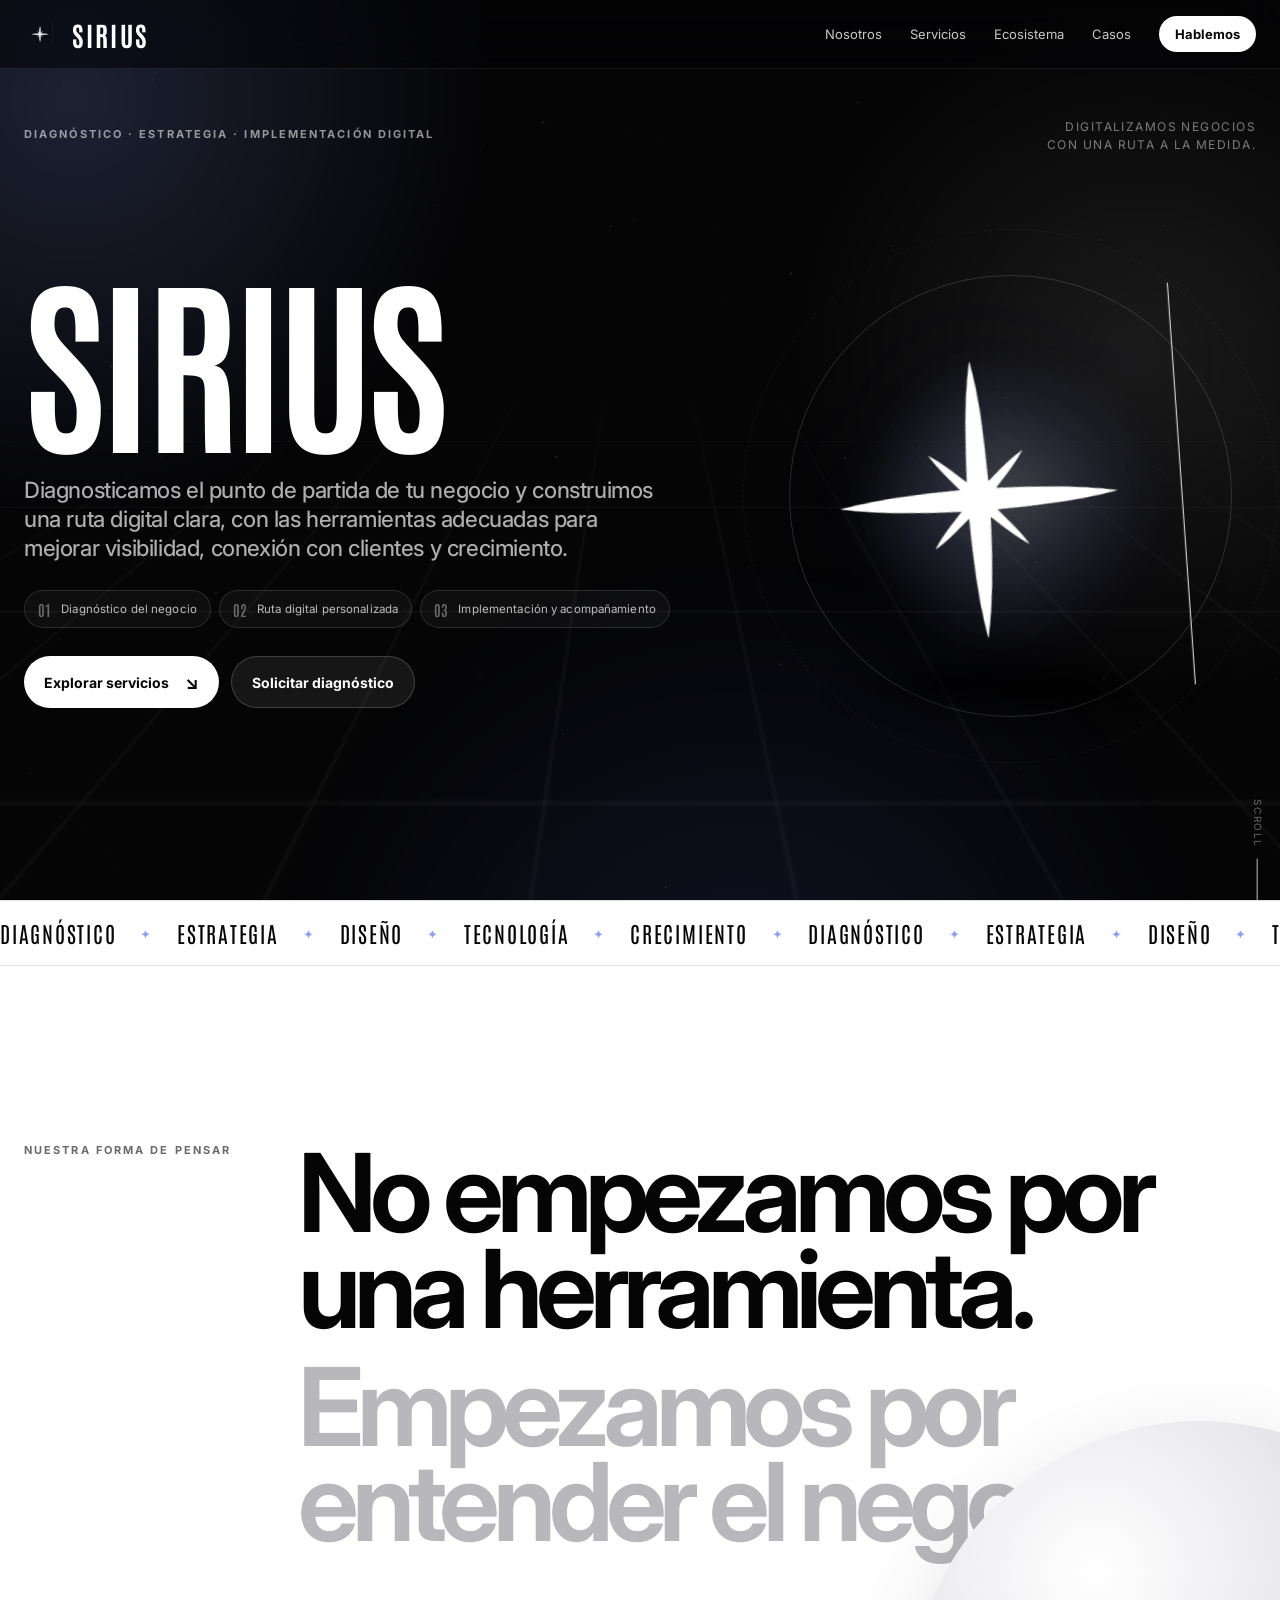
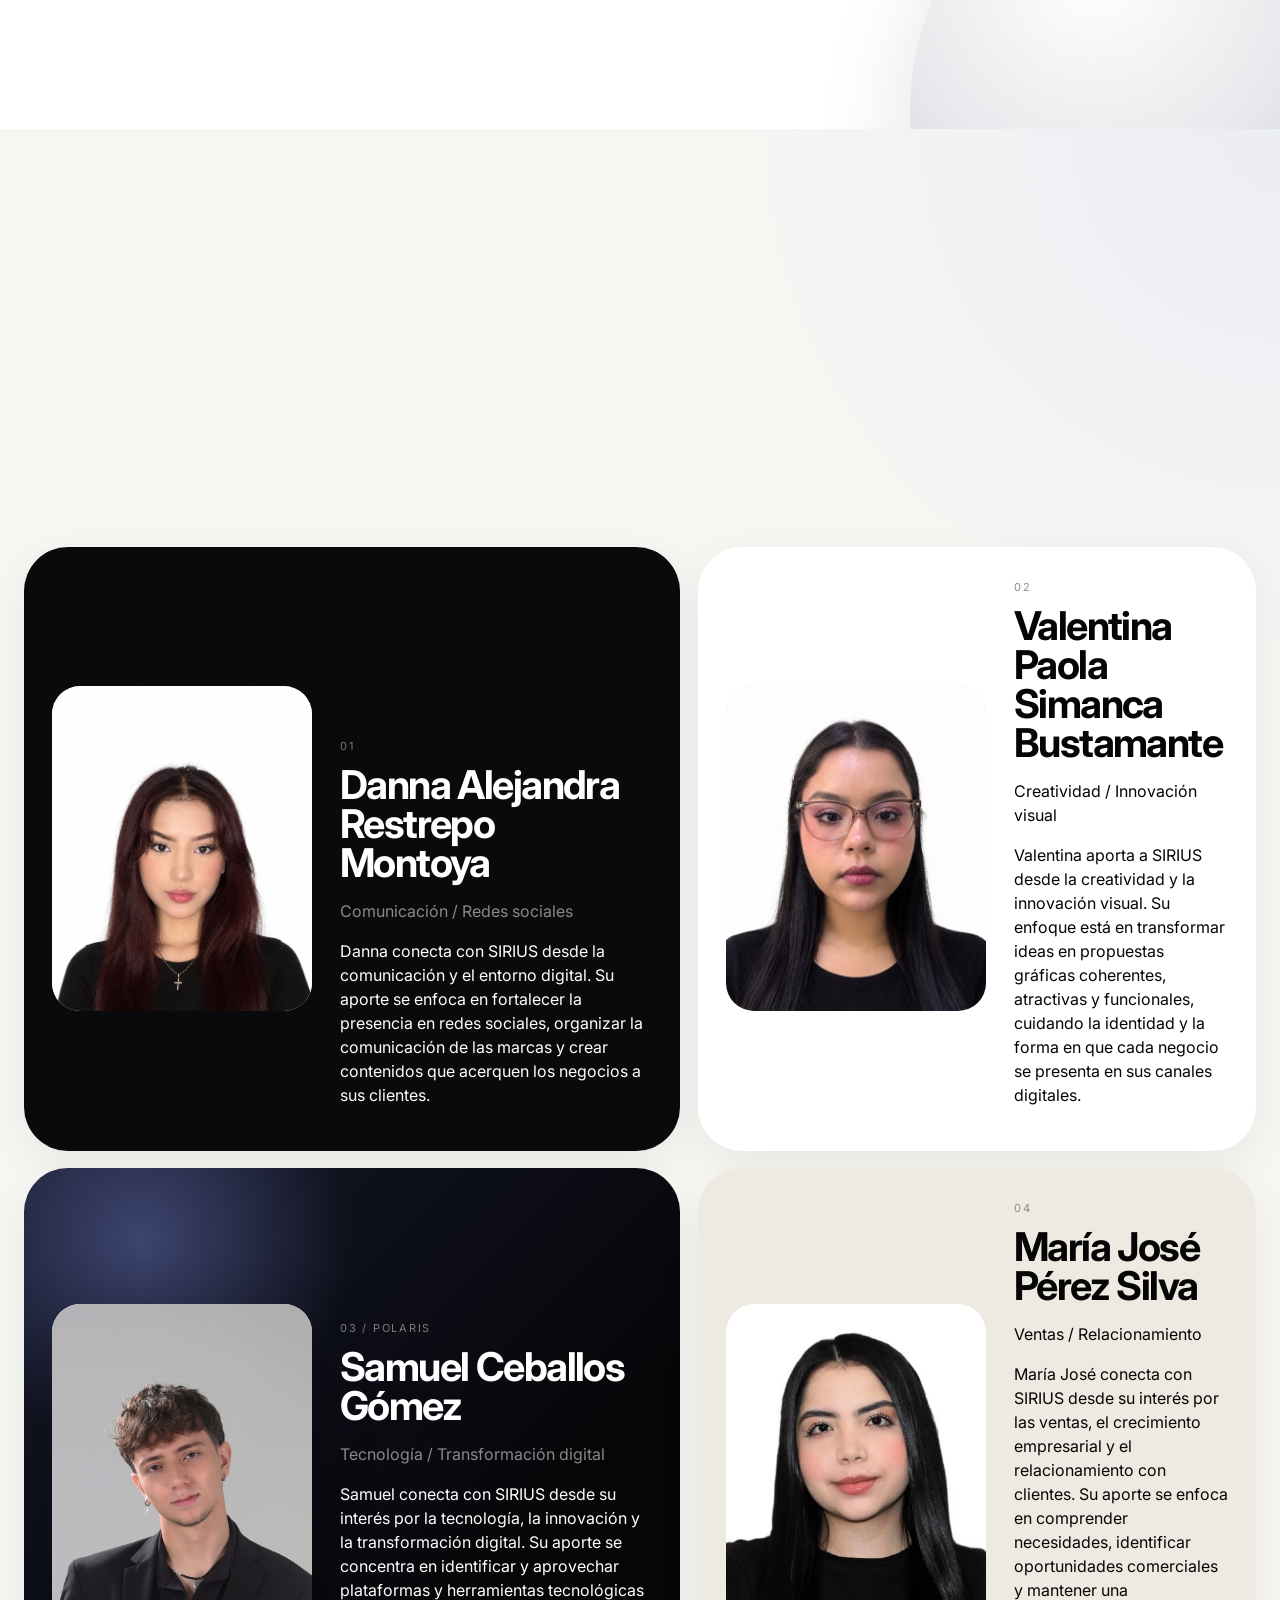
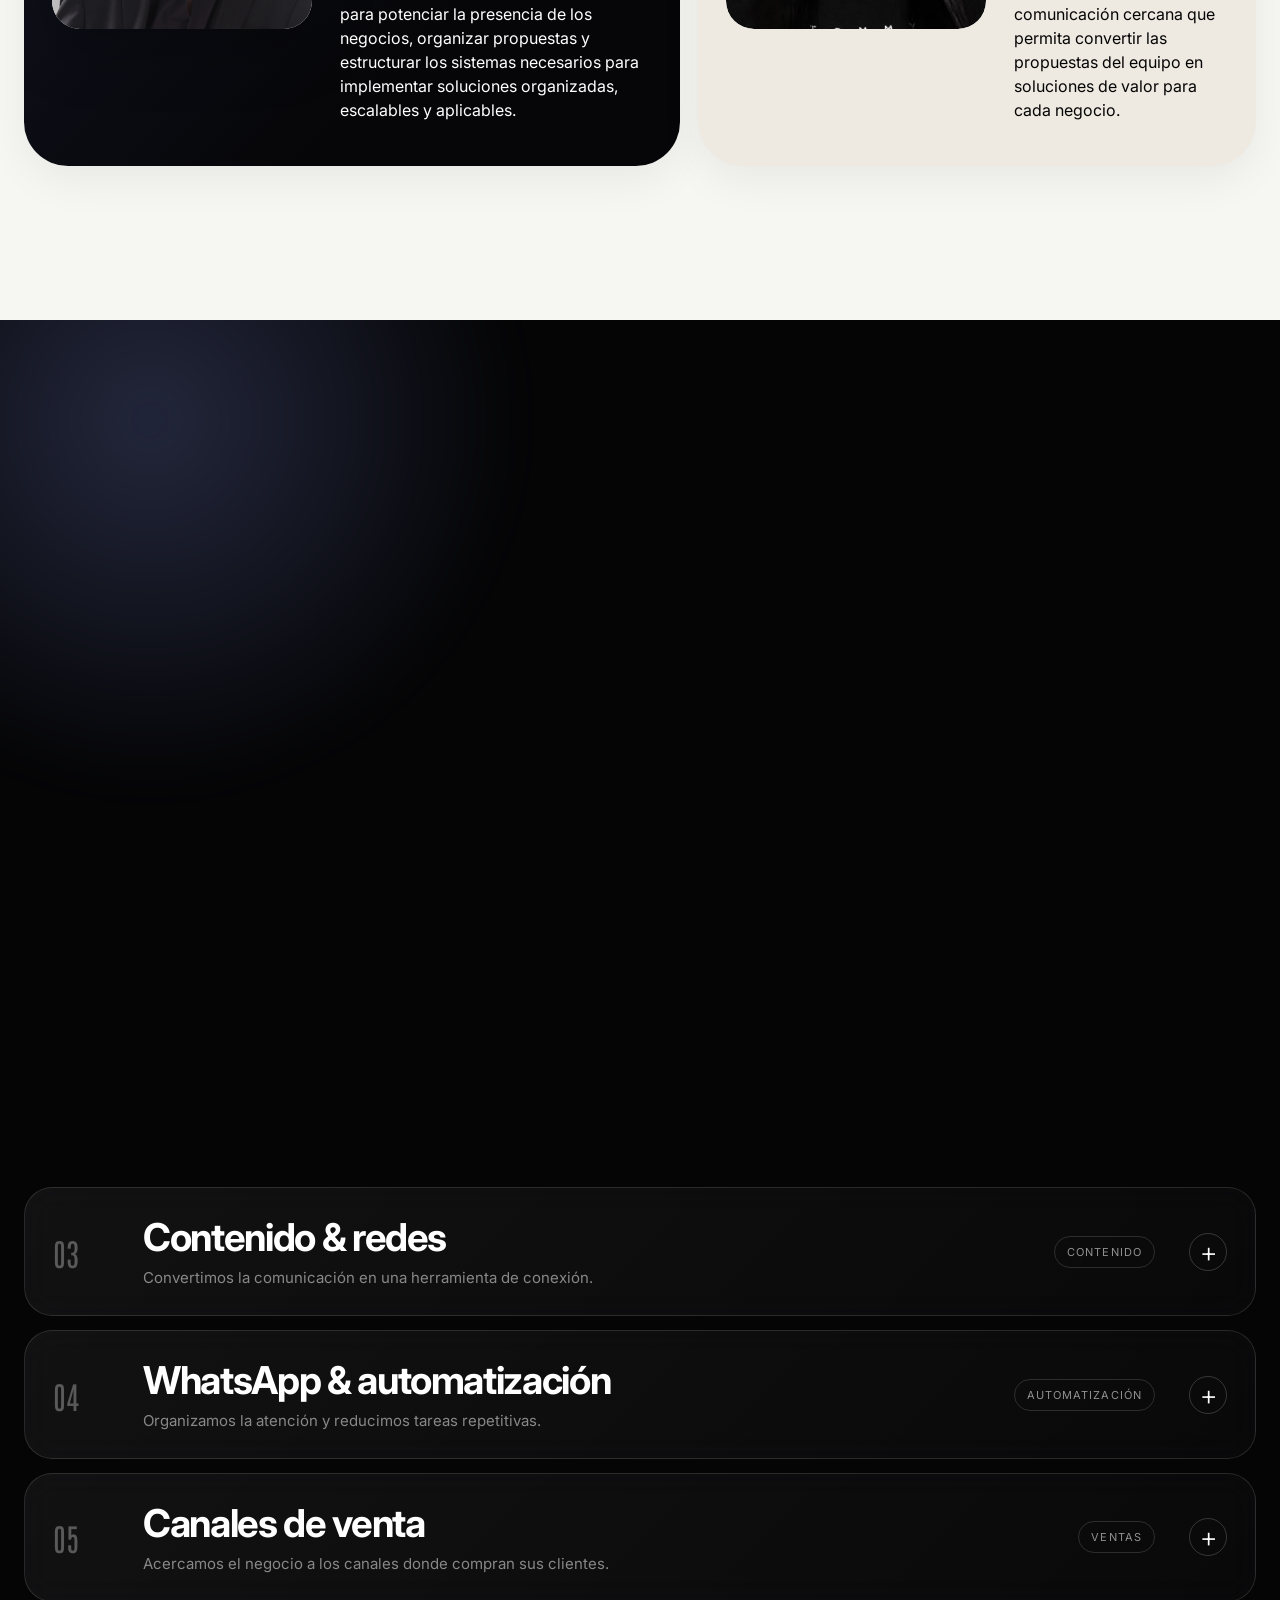
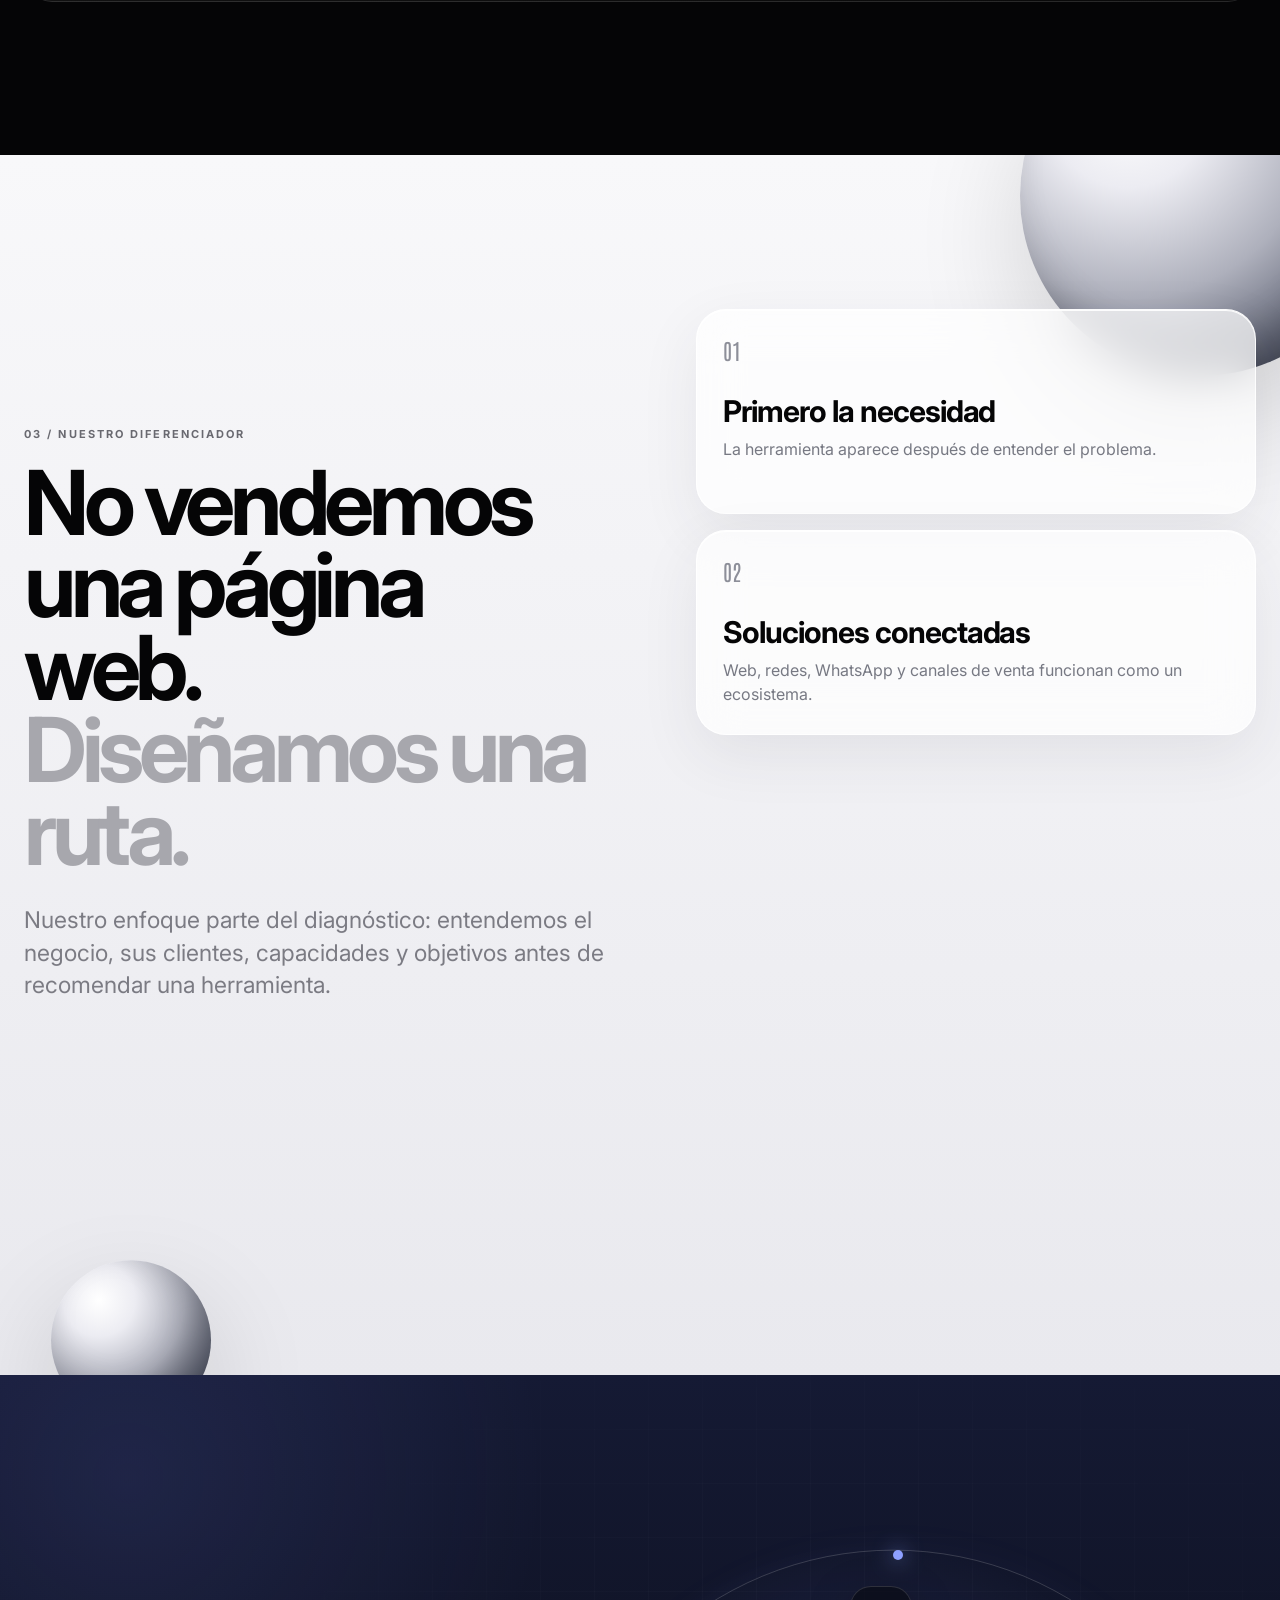
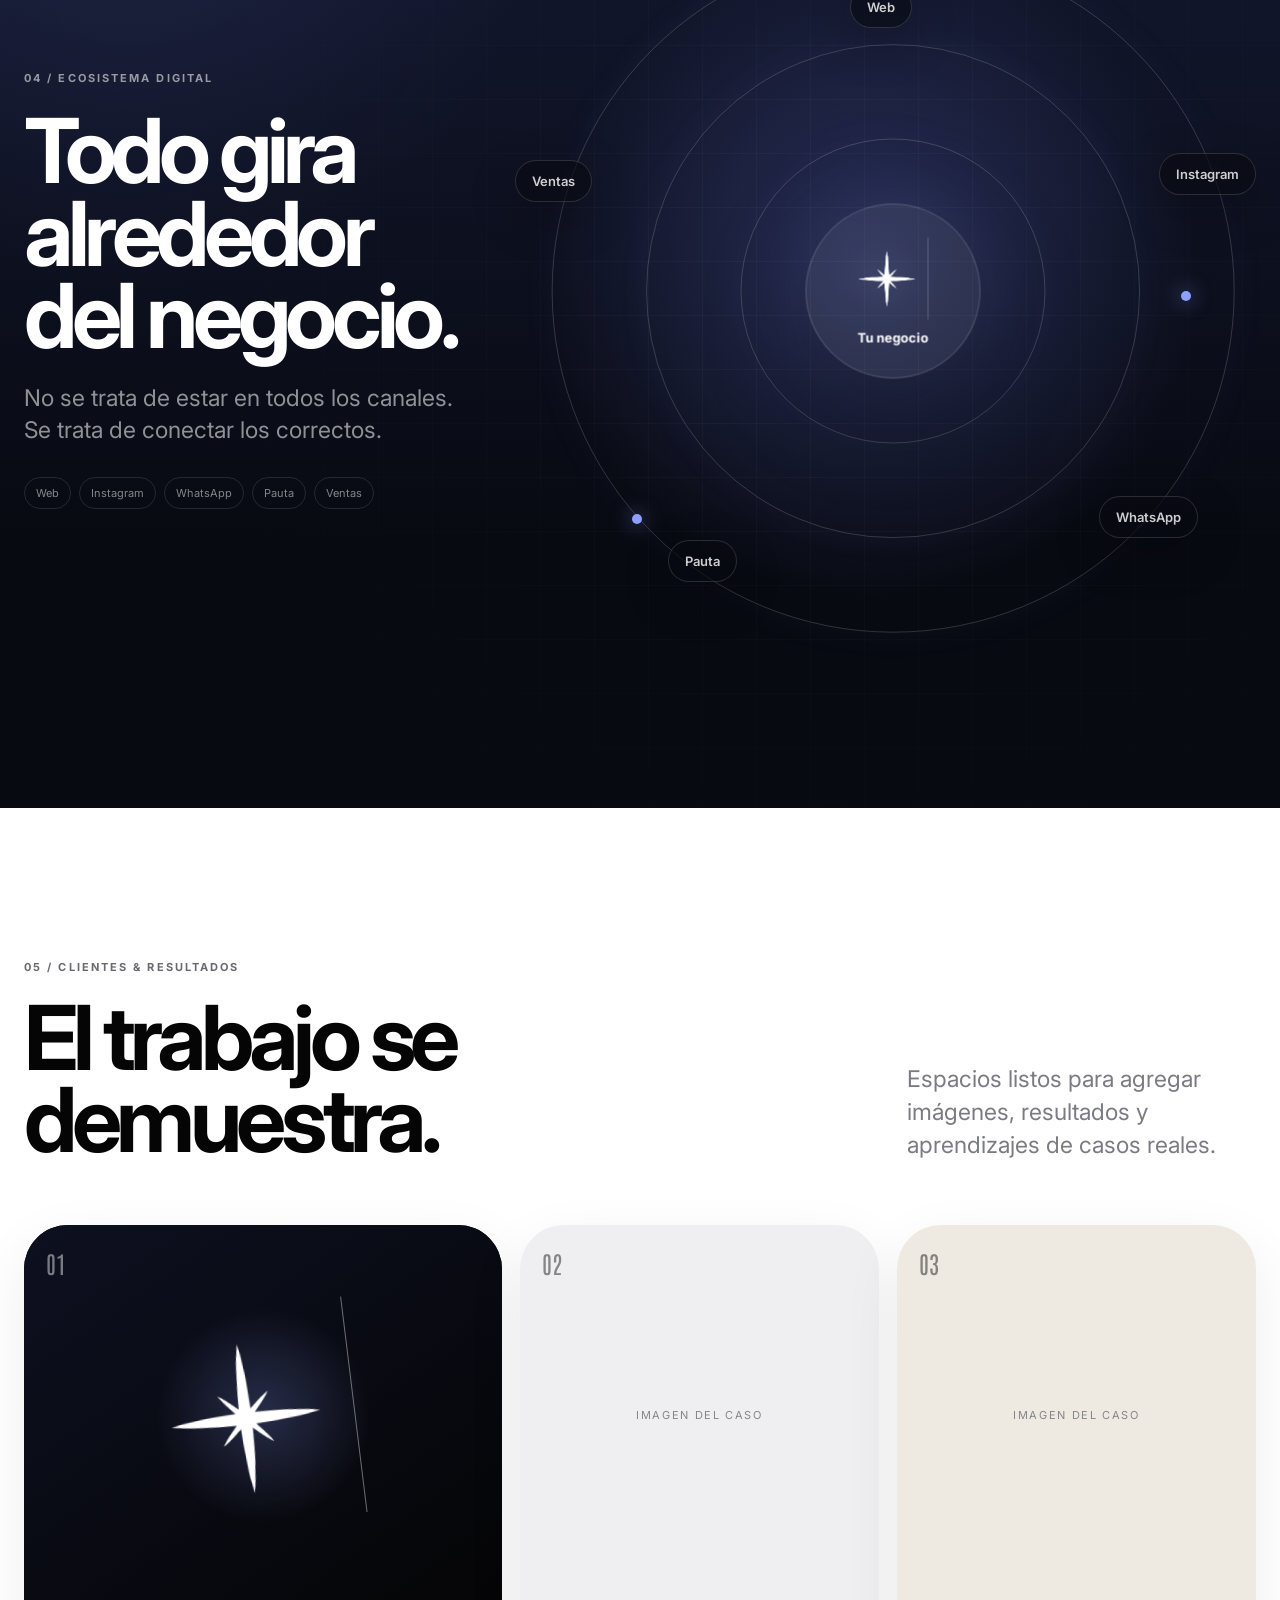
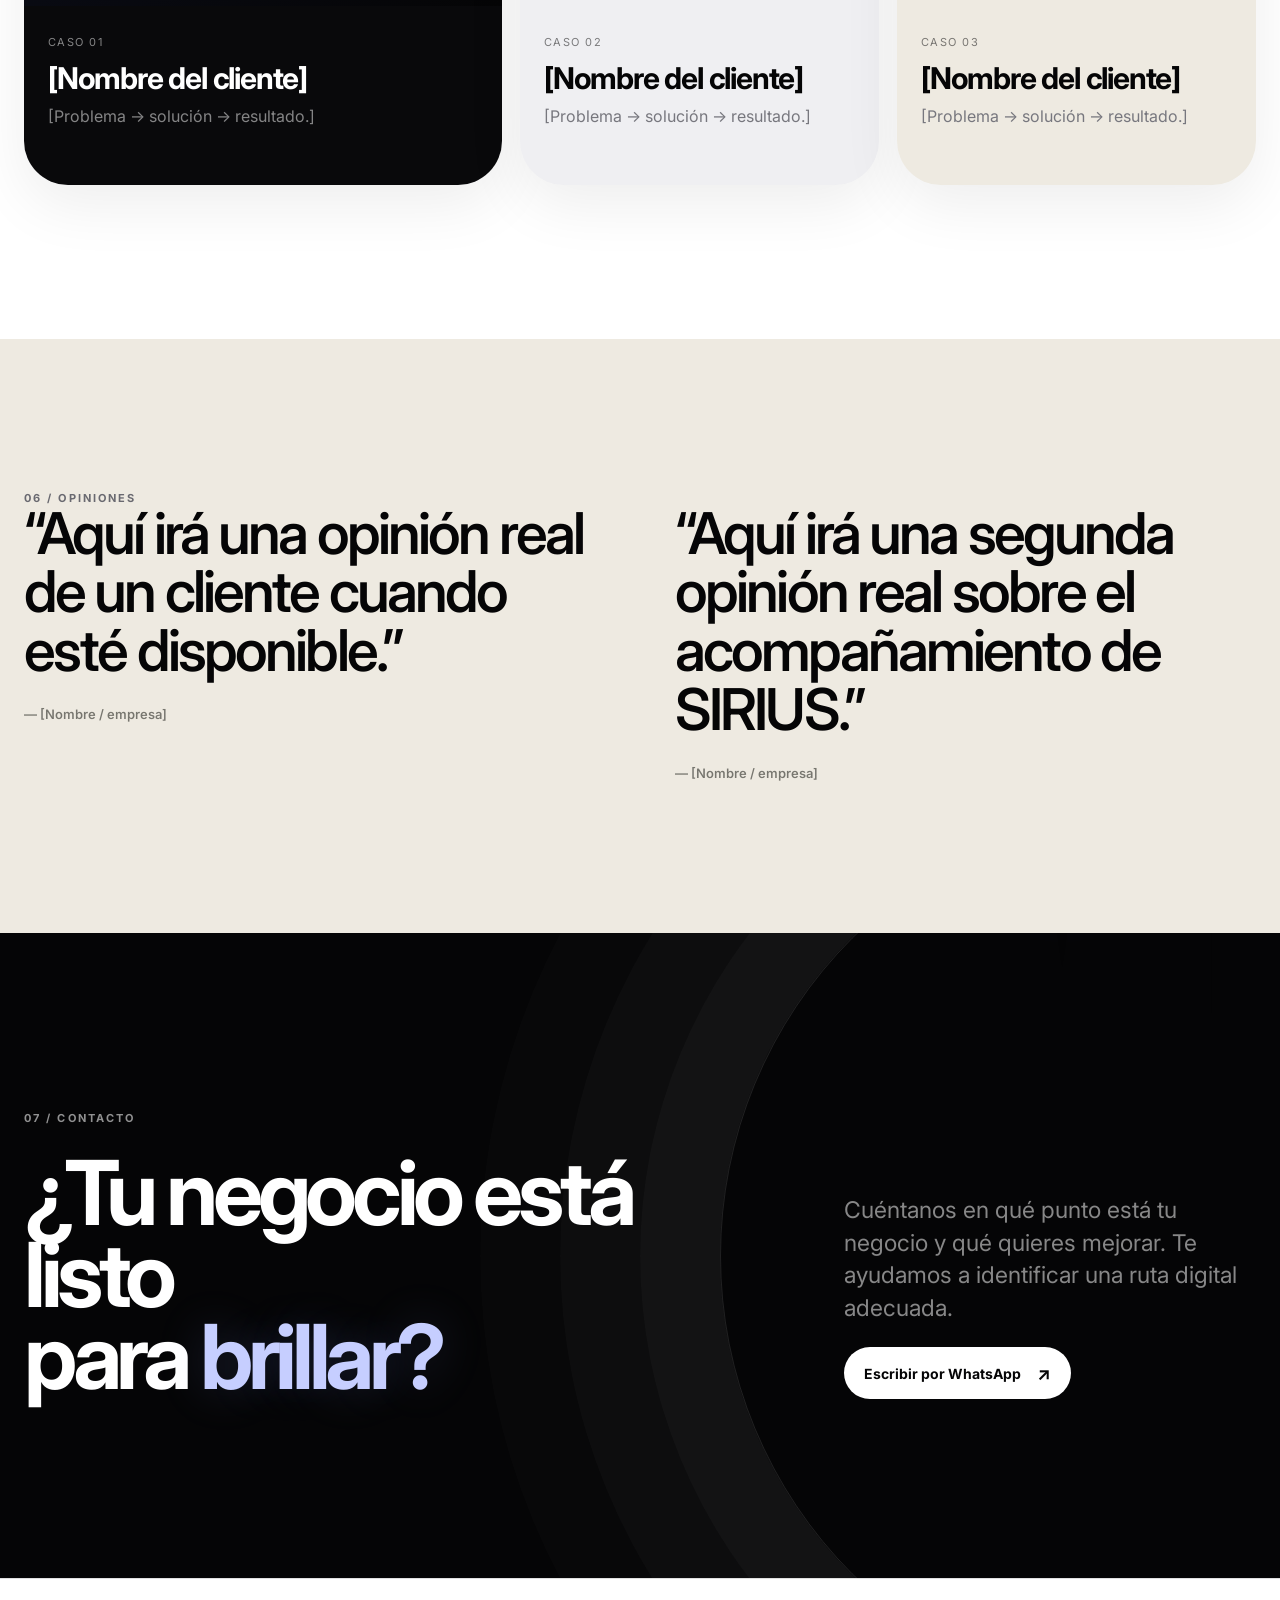
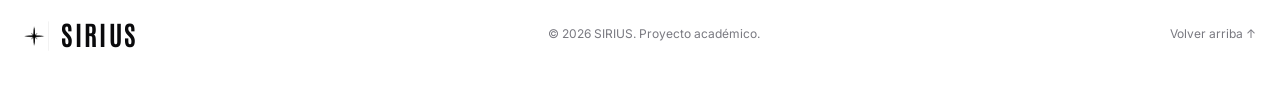
==== index.html @ bd9b3973 "Add files via upload" ====
<!doctype html>
<html lang="es">
<head>
  <meta charset="utf-8">
  <meta name="viewport" content="width=device-width, initial-scale=1">
  <meta name="description" content="SIRIUS — ecosistemas digitales para negocios que quieren crecer.">
  <meta name="theme-color" content="#070708">
  <title>SIRIUS — Ecosistemas digitales</title>
  <link rel="preconnect" href="https://fonts.googleapis.com">
  <link rel="preconnect" href="https://fonts.gstatic.com" crossorigin>
  <link href="https://fonts.googleapis.com/css2?family=Antonio:wght@200..700&family=Inter:wght@400;500;600;700&display=swap" rel="stylesheet">
  <link rel="icon" href="assets/sirius-star-transparent.png" type="image/png">
  <link rel="stylesheet" href="css/styles.css">
</head>
<body>
  <div class="scroll-progress" aria-hidden="true"><span></span></div>
  <div class="cursor-glow" aria-hidden="true"></div>
  <canvas id="starfield" aria-hidden="true"></canvas>

  <div class="preloader" aria-hidden="true">
    <div class="preloader-stage">
      <div class="preloader-logo-mark"><img src="assets/sirius-star-white-v2.png" alt=""></div>
      <div class="preloader-word">SIRIUS</div>
      <div class="preloader-bar"><span></span></div>
    </div>
  </div>

  <a class="skip-link" href="#contenido">Saltar al contenido</a>

  <header class="site-header" id="inicio">
    <nav class="nav shell" aria-label="Navegación principal">
      <a class="brand magnetic" href="#inicio" aria-label="SIRIUS inicio">
        <span class="brand-logo brand-logo-header"><img src="assets/sirius-star-white-v2.png" alt="" aria-hidden="true"></span>
        <span class="brand-word">SIRIUS</span>
      </a>

      <button class="menu-toggle" type="button" aria-expanded="false" aria-controls="menu">
        <span class="sr-only">Abrir menú</span><i></i><i></i>
      </button>

      <div class="nav-links" id="menu">
        <a href="#nosotros">Nosotros</a>
        <a href="#servicios">Servicios</a>
        <a href="#ecosistema">Ecosistema</a>
        <a href="#casos">Casos</a>
        <a class="nav-cta magnetic" href="#contacto">Hablemos</a>
      </div>
    </nav>
  </header>

  <main id="contenido">
    <!-- HERO: alto contraste, fondo oscuro y objeto luminoso -->
    <section class="hero section-dark hero-stage spotlight-section" data-parallax-section>
      <div class="hero-mesh" aria-hidden="true"></div>
      <div class="hero-grid-lines" aria-hidden="true"></div>

      <div class="shell hero-shell">
        <div class="hero-top reveal">
          <p class="eyebrow light">Diagnóstico · Estrategia · Implementación digital</p>
          <p class="hero-side-note">Digitalizamos negocios<br>con una ruta a la medida.</p>
        </div>

        <div class="hero-grid">
          <div class="hero-copy">
            <h1 class="wordmark" aria-label="SIRIUS">
              <span>S</span><span>I</span><span>R</span><span>I</span><span>U</span><span>S</span>
            </h1>

            <p class="hero-lead reveal">
              Diagnosticamos el punto de partida de tu negocio y construimos una ruta digital clara,
              con las herramientas adecuadas para mejorar visibilidad, conexión con clientes y crecimiento.
            </p>

            <div class="hero-offer reveal" aria-label="Qué ofrece SIRIUS">
              <span><b>01</b> Diagnóstico del negocio</span>
              <span><b>02</b> Ruta digital personalizada</span>
              <span><b>03</b> Implementación y acompañamiento</span>
            </div>

            <div class="hero-actions reveal">
              <a class="button button-light magnetic" href="#servicios"><span>Explorar servicios</span><b>↘</b></a>
              <a class="button button-glass magnetic" href="#contacto"><span>Solicitar diagnóstico</span></a>
            </div>
          </div>

          <div class="hero-object-wrap reveal" data-tilt data-tilt-intensity="16">
            <div class="hero-object">
              <div class="halo halo-a"></div>
              <div class="halo halo-b"></div>
              <div class="logo-symbol-3d">
                <img src="assets/sirius-star-white-v2.png" alt="Símbolo de SIRIUS">
              </div>
              <div class="logo-shadow"></div>
            </div>
          </div>
        </div>

        <div class="hero-meta reveal">
          <span>Equipo 2</span>
          <span>Medellín · Colombia</span>
          <span>2026</span>
        </div>
      </div>

      <div class="hero-scroll-hint" aria-hidden="true">
        <span>Scroll</span><i></i>
      </div>
    </section>

    <!-- MARQUEE -->
    <section class="marquee marquee-white" aria-hidden="true">
      <div class="marquee-track">
        <span>DIAGNÓSTICO</span><b>✦</b><span>ESTRATEGIA</span><b>✦</b><span>DISEÑO</span><b>✦</b><span>TECNOLOGÍA</span><b>✦</b><span>CRECIMIENTO</span><b>✦</b>
        <span>DIAGNÓSTICO</span><b>✦</b><span>ESTRATEGIA</span><b>✦</b><span>DISEÑO</span><b>✦</b><span>TECNOLOGÍA</span><b>✦</b><span>CRECIMIENTO</span><b>✦</b>
      </div>
    </section>

    <!-- MANIFIESTO: blanco total -->
    <section class="manifesto section-light">
      <div class="shell manifesto-grid">
        <div class="section-kicker reveal">Nuestra forma de pensar</div>
        <div>
          <p class="manifesto-title split-reveal">
            No empezamos por una herramienta.
          </p>
          <p class="manifesto-title manifesto-accent split-reveal">
            Empezamos por entender el negocio.
          </p>
        </div>
      </div>
      <div class="manifesto-orb" aria-hidden="true"></div>
    </section>

    <!-- QUIÉNES SOMOS: superficie cálida/bento -->
    <section class="section team-section spotlight-section" id="nosotros">
      <div class="shell">
        <div class="section-kicker reveal">01 / Quiénes somos</div>
        <div class="section-head reveal">
          <h2>Cuatro perfiles.<br><span>Una sola dirección.</span></h2>
          <p>Tecnología, comunicación, creatividad y visión comercial para convertir necesidades en soluciones digitales claras, organizadas y aplicables.</p>
        </div>

        <div class="team-bento">
          <article class="team-card card-3d reveal team-card-dark" data-tilt data-tilt-intensity="5">
            <div class="portrait-placeholder portrait-photo">
              <img src="assets/danna.jpeg" alt="Danna Alejandra Restrepo Montoya">
            </div>
            <div class="team-info">
              <span class="team-index">01</span>
              <h3>Danna Alejandra<br>Restrepo Montoya</h3>
              <p class="muted">Comunicación / Redes sociales</p>
              <p>Danna conecta con SIRIUS desde la comunicación y el entorno digital. Su aporte se enfoca en fortalecer la presencia en redes sociales, organizar la comunicación de las marcas y crear contenidos que acerquen los negocios a sus clientes.</p>
            </div>
          </article>

          <article class="team-card card-3d reveal team-card-light" data-tilt data-tilt-intensity="5">
            <div class="portrait-placeholder portrait-alt portrait-photo">
              <img src="assets/valentina.png" alt="Valentina Paola Simanca Bustamante">
            </div>
            <div class="team-info">
              <span class="team-index">02</span>
              <h3>Valentina Paola<br>Simanca Bustamante</h3>
              <p class="muted">Creatividad / Innovación visual</p>
              <p>Valentina aporta a SIRIUS desde la creatividad y la innovación visual. Su enfoque está en transformar ideas en propuestas gráficas coherentes, atractivas y funcionales, cuidando la identidad y la forma en que cada negocio se presenta en sus canales digitales.</p>
            </div>
          </article>

          <article class="team-card card-3d reveal team-card-featured" data-tilt data-tilt-intensity="7">
            <div class="portrait-placeholder portrait-photo">
              <img src="assets/samuel.jpg" alt="Samuel Ceballos Gómez">
            </div>
            <div class="team-info">
              <span class="team-index">03 / POLARIS</span>
              <h3>Samuel Ceballos<br>Gómez</h3>
              <p class="muted">Tecnología / Transformación digital</p>
              <p>Samuel conecta con SIRIUS desde su interés por la tecnología, la innovación y la transformación digital. Su aporte se concentra en identificar y aprovechar plataformas y herramientas tecnológicas para potenciar la presencia de los negocios, organizar propuestas y estructurar los sistemas necesarios para implementar soluciones organizadas, escalables y aplicables.</p>
            </div>
          </article>

          <article class="team-card card-3d reveal team-card-cream" data-tilt data-tilt-intensity="5">
            <div class="portrait-placeholder portrait-warm portrait-photo">
              <img src="assets/maria-jose.jpeg" alt="María José Pérez Silva">
            </div>
            <div class="team-info">
              <span class="team-index">04</span>
              <h3>María José<br>Pérez Silva</h3>
              <p class="muted">Ventas / Relacionamiento</p>
              <p>María José conecta con SIRIUS desde su interés por las ventas, el crecimiento empresarial y el relacionamiento con clientes. Su aporte se enfoca en comprender necesidades, identificar oportunidades comerciales y mantener una comunicación cercana que permita convertir las propuestas del equipo en soluciones de valor para cada negocio.</p>
            </div>
          </article>
        </div>
      </div>
    </section>

    <!-- SERVICIOS: negro profundo -->
    <section class="section services-section section-dark spotlight-section" id="servicios">
      <div class="services-glow" aria-hidden="true"></div>
      <div class="shell">
        <div class="section-kicker light reveal">02 / Qué ofrecemos</div>
        <div class="section-head dark-head reveal">
          <h2>Una arquitectura digital.<br><span>No una lista de servicios.</span></h2>
          <p>Activamos únicamente las piezas que aportan al negocio. Cada servicio se conecta con los demás.</p>
        </div>

        <div class="service-stack" id="serviceAccordion">
          <article class="service-panel service-accordion reveal" data-service="01">
            <button class="service-trigger" type="button" aria-expanded="false">
              <div class="service-index">01</div>
              <div class="service-copy">
                <h3>Diagnóstico digital</h3>
                <p>Entendemos el punto de partida antes de recomendar soluciones.</p>
              </div>
              <div class="service-pill">Diagnóstico</div>
              <i class="service-toggle-icon" aria-hidden="true">+</i>
            </button>
            <div class="service-details" aria-hidden="true">
              <div class="service-details-inner">
                <p>Analizamos la presencia digital actual del negocio, sus canales, clientes, objetivos, recursos y principales dificultades. El resultado es una lectura clara de qué está funcionando, qué hace falta y qué debería priorizarse.</p>
                <ul>
                  <li>Revisión de canales y presencia actual.</li>
                  <li>Identificación de brechas y oportunidades.</li>
                  <li>Priorización según impacto y viabilidad.</li>
                </ul>
              </div>
            </div>
          </article>

          <article class="service-panel service-accordion reveal" data-service="02">
            <button class="service-trigger" type="button" aria-expanded="false">
              <div class="service-index">02</div>
              <div class="service-copy">
                <h3>Presencia digital</h3>
                <p>Creamos una presencia coherente, clara y fácil de encontrar.</p>
              </div>
              <div class="service-pill">Presencia</div>
              <i class="service-toggle-icon" aria-hidden="true">+</i>
            </button>
            <div class="service-details" aria-hidden="true">
              <div class="service-details-inner">
                <p>Definimos y construimos los puntos de contacto digitales que realmente necesita el negocio: desde una página web o landing page hasta Google Business Profile, catálogos y perfiles optimizados.</p>
                <ul>
                  <li>Página web, landing o catálogo digital.</li>
                  <li>Optimización de perfiles y canales de descubrimiento.</li>
                  <li>Coherencia visual y de información entre plataformas.</li>
                </ul>
              </div>
            </div>
          </article>

          <article class="service-panel service-accordion reveal" data-service="03">
            <button class="service-trigger" type="button" aria-expanded="false">
              <div class="service-index">03</div>
              <div class="service-copy">
                <h3>Contenido &amp; redes</h3>
                <p>Convertimos la comunicación en una herramienta de conexión.</p>
              </div>
              <div class="service-pill">Contenido</div>
              <i class="service-toggle-icon" aria-hidden="true">+</i>
            </button>
            <div class="service-details" aria-hidden="true">
              <div class="service-details-inner">
                <p>Organizamos la forma en que la marca comunica su propuesta, productos y servicios para que las redes sociales tengan una función clara dentro de la estrategia y no sean publicaciones aisladas.</p>
                <ul>
                  <li>Definición de pilares y línea de contenido.</li>
                  <li>Planeación de publicaciones y formatos.</li>
                  <li>Orientación para mantener consistencia y continuidad.</li>
                </ul>
              </div>
            </div>
          </article>

          <article class="service-panel service-accordion reveal" data-service="04">
            <button class="service-trigger" type="button" aria-expanded="false">
              <div class="service-index">04</div>
              <div class="service-copy">
                <h3>WhatsApp &amp; automatización</h3>
                <p>Organizamos la atención y reducimos tareas repetitivas.</p>
              </div>
              <div class="service-pill">Automatización</div>
              <i class="service-toggle-icon" aria-hidden="true">+</i>
            </button>
            <div class="service-details" aria-hidden="true">
              <div class="service-details-inner">
                <p>Diseñamos flujos que facilitan consultas, seguimiento y atención. Cuando tiene sentido, conectamos WhatsApp y otras herramientas para que el negocio responda mejor sin perder cercanía.</p>
                <ul>
                  <li>Organización de consultas frecuentes y rutas de atención.</li>
                  <li>Automatización de tareas repetitivas.</li>
                  <li>Integración progresiva con otros canales o sistemas.</li>
                </ul>
              </div>
            </div>
          </article>

          <article class="service-panel service-accordion reveal" data-service="05">
            <button class="service-trigger" type="button" aria-expanded="false">
              <div class="service-index">05</div>
              <div class="service-copy">
                <h3>Canales de venta</h3>
                <p>Acercamos el negocio a los canales donde compran sus clientes.</p>
              </div>
              <div class="service-pill">Ventas</div>
              <i class="service-toggle-icon" aria-hidden="true">+</i>
            </button>
            <div class="service-details" aria-hidden="true">
              <div class="service-details-inner">
                <p>Evaluamos qué canales pueden ampliar el alcance comercial del negocio y cómo integrarlos de manera ordenada a su operación, sin sumar herramientas que luego no puedan gestionarse.</p>
                <ul>
                  <li>Marketplaces y plataformas de domicilios.</li>
                  <li>Catálogos y canales de venta directa.</li>
                  <li>Selección de canales según sector, capacidad y cliente.</li>
                </ul>
              </div>
            </div>
          </article>
        </div>
      </div>
    </section>

    <!-- DIFERENCIADOR: metal / vidrio -->
    <section class="section differentiator-section spotlight-section" id="diferenciador">
      <div class="metal-orb metal-orb-a" aria-hidden="true"></div>
      <div class="metal-orb metal-orb-b" aria-hidden="true"></div>

      <div class="shell feature-grid">
        <div class="feature-copy reveal">
          <div class="section-kicker">03 / Nuestro diferenciador</div>
          <h2>No vendemos una página web.<br><span>Diseñamos una ruta.</span></h2>
          <p>Nuestro enfoque parte del diagnóstico: entendemos el negocio, sus clientes, capacidades y objetivos antes de recomendar una herramienta.</p>
        </div>

        <div class="feature-stack">
          <article class="feature-card reveal">
            <span>01</span>
            <h3>Primero la necesidad</h3>
            <p>La herramienta aparece después de entender el problema.</p>
          </article>
          <article class="feature-card reveal">
            <span>02</span>
            <h3>Soluciones conectadas</h3>
            <p>Web, redes, WhatsApp y canales de venta funcionan como un ecosistema.</p>
          </article>
          <article class="feature-card reveal">
            <span>03</span>
            <h3>Acompañamiento</h3>
            <p>Acompañamos la implementación, resolvemos dudas durante el proceso y orientamos al negocio para que pueda adoptar y utilizar correctamente las herramientas digitales seleccionadas.</p>
          </article>
          <article class="feature-card reveal">
            <span>04</span>
            <h3>Escalabilidad</h3>
            <p>La solución se diseña para evolucionar con el negocio: nuevos canales, automatizaciones y herramientas pueden incorporarse progresivamente sin tener que reconstruir todo desde cero.</p>
          </article>
        </div>
      </div>
    </section>

    <!-- ECOSISTEMA: azul-negro / profundidad -->
    <section class="section ecosystem-section spotlight-section" id="ecosistema">
      <div class="ecosystem-noise" aria-hidden="true"></div>
      <div class="shell ecosystem-layout">
        <div class="ecosystem-copy reveal">
          <div class="section-kicker light">04 / Ecosistema digital</div>
          <h2>Todo gira alrededor<br>del negocio.</h2>
          <p>No se trata de estar en todos los canales. Se trata de conectar los correctos.</p>
          <div class="ecosystem-legend">
            <span>Web</span><span>Instagram</span><span>WhatsApp</span><span>Pauta</span><span>Ventas</span>
          </div>
        </div>

        <div class="ecosystem-stage reveal" data-tilt data-tilt-intensity="5">
          <div class="orbit orbit-1"></div>
          <div class="orbit orbit-2"></div>
          <div class="orbit orbit-3"></div>

          <div class="ecosystem-center">
            <div class="ecosystem-logo-card"><img src="assets/sirius-star-transparent.png" alt="Logo de SIRIUS"></div>
            <span>Tu negocio</span>
          </div>

          <div class="ecosystem-node node-web">Web</div>
          <div class="ecosystem-node node-instagram">Instagram</div>
          <div class="ecosystem-node node-whatsapp">WhatsApp</div>
          <div class="ecosystem-node node-ads">Pauta</div>
          <div class="ecosystem-node node-sales">Ventas</div>

          <div class="orbit-dot orbit-dot-a"></div>
          <div class="orbit-dot orbit-dot-b"></div>
          <div class="orbit-dot orbit-dot-c"></div>
        </div>
      </div>
    </section>

    <!-- CASOS: blanco / cartas grandes -->
    <section class="section cases-section spotlight-section" id="casos">
      <div class="shell">
        <div class="section-kicker reveal">05 / Clientes & resultados</div>
        <div class="section-head reveal">
          <h2>El trabajo se demuestra.</h2>
          <p>Espacios listos para agregar imágenes, resultados y aprendizajes de casos reales.</p>
        </div>

        <div class="case-grid">
          <article class="case-card case-a reveal" data-tilt data-tilt-intensity="4">
            <div class="case-visual">
              <span>01</span>
              <div class="case-visual-star"><img src="assets/sirius-star-transparent.png" alt=""></div>
            </div>
            <div class="case-body"><span>Caso 01</span><h3>[Nombre del cliente]</h3><p>[Problema → solución → resultado.]</p></div>
          </article>

          <article class="case-card case-b reveal" data-tilt data-tilt-intensity="4">
            <div class="case-visual"><span>02</span><div class="case-placeholder">Imagen del caso</div></div>
            <div class="case-body"><span>Caso 02</span><h3>[Nombre del cliente]</h3><p>[Problema → solución → resultado.]</p></div>
          </article>

          <article class="case-card case-c reveal" data-tilt data-tilt-intensity="4">
            <div class="case-visual"><span>03</span><div class="case-placeholder">Imagen del caso</div></div>
            <div class="case-body"><span>Caso 03</span><h3>[Nombre del cliente]</h3><p>[Problema → solución → resultado.]</p></div>
          </article>
        </div>
      </div>
    </section>

    <!-- TESTIMONIOS: crema -->
    <section class="section testimonials-section">
      <div class="shell">
        <div class="section-kicker reveal">06 / Opiniones</div>
        <div class="testimonial-grid">
          <blockquote class="reveal">
            “Aquí irá una opinión real de un cliente cuando esté disponible.”
            <footer>— [Nombre / empresa]</footer>
          </blockquote>
          <blockquote class="reveal">
            “Aquí irá una segunda opinión real sobre el acompañamiento de SIRIUS.”
            <footer>— [Nombre / empresa]</footer>
          </blockquote>
        </div>
      </div>
    </section>

    <!-- CTA FINAL: negro -->
    <section class="contact section-dark spotlight-section" id="contacto">
      <div class="contact-rings" aria-hidden="true"></div>
      <div class="shell contact-grid">
        <div class="reveal">
          <div class="section-kicker light">07 / Contacto</div>
          <h2>¿Tu negocio está listo<br>para <span>brillar?</span></h2>
        </div>

        <div class="contact-actions reveal">
          <p>Cuéntanos en qué punto está tu negocio y qué quieres mejorar. Te ayudamos a identificar una ruta digital adecuada.</p>
          <a class="button button-light whatsapp-link magnetic"
             href="#"
             data-phone="573124521336"
             data-message="Hola SIRIUS, quiero conocer más sobre sus servicios."
             target="_blank"
             rel="noopener noreferrer">
            <span>Escribir por WhatsApp</span><b>↗</b>
          </a>
          
        </div>
      </div>

      <div class="contact-logo-art" aria-hidden="true">
        <div class="contact-logo-card"><img src="assets/sirius-star-white-v2.png" alt=""></div>
      </div>
    </section>
  </main>

  <footer class="footer">
    <div class="shell footer-inner">
      <div class="brand">
        <span class="brand-logo small"><img src="assets/sirius-star-transparent.png" alt=""></span>
        <span class="brand-word">SIRIUS</span>
      </div>
      <p>© 2026 SIRIUS. Proyecto académico.</p>
      <a href="#inicio">Volver arriba ↑</a>
    </div>
  </footer>

  <script src="js/main.js"></script>
</body>
</html>
---- css/styles.css ----
/* ============================================================
   SIRIUS — High Contrast / Spatial / Editorial
   ------------------------------------------------------------
   Paleta principal: negro, blanco, grafito, marfil, azul nocturno.
   La palabra SIRIUS usa Antonio.
   ============================================================ */

:root{
  --black:#050506;
  --black-2:#0b0b0e;
  --graphite:#15151b;
  --white:#ffffff;
  --paper:#f6f6f3;
  --cream:#eeeae1;
  --silver:#d9d9df;
  --muted:#7b7b83;
  --line:rgba(0,0,0,.12);
  --line-light:rgba(255,255,255,.16);
  --accent:#8ea0ff;
  --accent-2:#c6ceff;
  --blue-dark:#0d1020;
  --blue-mid:#151a34;
  --shell:1240px;
  --radius-xl:44px;
  --radius-lg:30px;
  --radius-md:20px;
  --ease:cubic-bezier(.22,1,.36,1);
}

*{box-sizing:border-box}
html{scroll-behavior:smooth}
body{
  margin:0;
  color:var(--black);
  background:var(--white);
  font-family:Inter,-apple-system,BlinkMacSystemFont,"Helvetica Neue",Arial,sans-serif;
  font-synthesis:none;
  text-rendering:optimizeLegibility;
  overflow-x:hidden;
}
body.menu-open{overflow:hidden}
img{display:block;max-width:100%}
a{color:inherit;text-decoration:none}
button,a{-webkit-tap-highlight-color:transparent}
::selection{background:#111;color:#fff}
.shell{width:min(calc(100% - 48px),var(--shell));margin-inline:auto}
.sr-only{position:absolute;width:1px;height:1px;padding:0;margin:-1px;overflow:hidden;clip:rect(0,0,0,0);white-space:nowrap;border:0}
.skip-link{position:fixed;left:16px;top:12px;transform:translateY(-180%);padding:10px 14px;border-radius:999px;background:#fff;color:#000;z-index:9999}
.skip-link:focus{transform:none}
:focus-visible{outline:3px solid var(--accent);outline-offset:4px;border-radius:8px}

/* Cursor / background */
.cursor-glow{
  position:fixed;
  left:0;top:0;
  width:520px;height:520px;
  margin:-260px 0 0 -260px;
  border-radius:50%;
  pointer-events:none;
  opacity:0;
  z-index:20;
  background:radial-gradient(circle,rgba(142,160,255,.14),rgba(142,160,255,.04) 35%,transparent 70%);
  mix-blend-mode:screen;
}
#starfield{
  position:fixed;
  inset:0;
  pointer-events:none;
  z-index:1;
  opacity:.6;
}
.scroll-progress{position:fixed;top:0;left:0;right:0;height:3px;z-index:9999;background:transparent}
.scroll-progress span{display:block;width:0;height:100%;background:linear-gradient(90deg,#fff,var(--accent));box-shadow:0 0 12px rgba(142,160,255,.8)}

/* Preloader */
.preloader{
  position:fixed;
  inset:0;
  z-index:9998;
  background:#050506;
  display:grid;
  place-items:center;
  transition:opacity .8s var(--ease),visibility .8s;
}
.preloader.done{opacity:0;visibility:hidden}
.preloader-stage{text-align:center}
.preloader-logo-mark{
  width:108px;aspect-ratio:1;
  margin:0 auto 24px;
  display:grid;place-items:center;
  filter:drop-shadow(0 24px 60px rgba(142,160,255,.28));
  animation:preFloat 2.1s ease-in-out infinite alternate;
}
.preloader-logo-mark img{width:100%;height:100%;object-fit:contain;filter:invert(1)}
@keyframes preFloat{to{transform:translateY(-10px) rotate(2deg)}}
.preloader-word{
  font-family:Antonio,sans-serif;
  color:white;
  font-size:58px;
  letter-spacing:.16em;
  line-height:1;
}
.preloader-bar{
  width:220px;height:2px;
  margin:24px auto 0;
  background:rgba(255,255,255,.14);
  overflow:hidden;
}
.preloader-bar span{
  display:block;width:40%;height:100%;
  background:white;
  animation:loadline 1.3s ease-in-out infinite;
}
@keyframes loadline{0%{transform:translateX(-120%)}100%{transform:translateX(350%)}}

/* Header */
.site-header{
  position:fixed;
  top:0;left:0;right:0;
  z-index:200;
  border-bottom:1px solid rgba(255,255,255,.08);
  background:rgba(5,5,6,.58);
  backdrop-filter:saturate(160%) blur(22px);
  -webkit-backdrop-filter:saturate(160%) blur(22px);
  color:white;
  transition:background .35s ease,border-color .35s ease;
}
.site-header.scrolled{background:rgba(5,5,6,.86);border-color:rgba(255,255,255,.12)}
.nav{height:68px;display:flex;align-items:center;justify-content:space-between;gap:24px}
.brand{display:inline-flex;align-items:center;gap:12px;font-weight:800}
.brand-logo{
  width:28px;height:28px;
  display:grid;place-items:center;
  filter:drop-shadow(0 4px 12px rgba(255,255,255,.08));
}
.brand-logo.small{width:25px;height:25px}
.brand-logo img{width:100%;height:100%;object-fit:contain;filter:invert(1)}
.brand-word{
  font-family:Antonio,sans-serif;
  font-size:27px;
  letter-spacing:.08em;
  line-height:1;
}
.nav-links{display:flex;align-items:center;gap:28px;font-size:13px}
.nav-links>a:not(.nav-cta){opacity:.78;transition:opacity .2s}
.nav-links>a:not(.nav-cta):hover{opacity:1}
.nav-cta{padding:10px 16px;border-radius:999px;background:white;color:#050506;font-weight:700}
.menu-toggle{display:none;border:0;background:transparent;width:44px;height:44px}
.menu-toggle i{display:block;width:22px;height:1.5px;background:white;margin:5px auto}

/* Helpers */
.section-dark{color:white;background:var(--black)}
.section-light{background:white}
.section-kicker,.eyebrow{
  font-size:11px;
  line-height:1;
  font-weight:700;
  text-transform:uppercase;
  letter-spacing:.19em;
  color:#696970;
}
.section-kicker.light,.eyebrow.light{color:rgba(255,255,255,.56)}
.spotlight-section{position:relative;isolation:isolate}
.spotlight-section::after{
  content:"";
  position:absolute;
  inset:0;
  pointer-events:none;
  z-index:-1;
  opacity:0;
  background:radial-gradient(650px circle at var(--mx,50%) var(--my,50%),rgba(142,160,255,.12),transparent 48%);
  transition:opacity .35s;
}
.spotlight-section:hover::after{opacity:1}

/* Hero */
.hero-stage{
  min-height:100svh;
  padding:118px 0 34px;
  position:relative;
  overflow:hidden;
}
.hero-mesh{
  position:absolute;
  inset:-15%;
  background:
    radial-gradient(circle at 16% 20%,rgba(142,160,255,.18),transparent 25%),
    radial-gradient(circle at 80% 42%,rgba(255,255,255,.09),transparent 24%),
    radial-gradient(circle at 56% 100%,rgba(71,85,180,.18),transparent 32%);
  filter:blur(4px);
  animation:meshShift 12s ease-in-out infinite alternate;
}
@keyframes meshShift{to{transform:translate3d(2%,-2%,0) scale(1.05)}}
.hero-grid-lines{
  position:absolute;
  inset:44% -15% -35%;
  background-image:
    linear-gradient(rgba(255,255,255,.055) 1px,transparent 1px),
    linear-gradient(90deg,rgba(255,255,255,.055) 1px,transparent 1px);
  background-size:62px 62px;
  transform:perspective(500px) rotateX(64deg) scale(1.4);
  transform-origin:center top;
  opacity:.55;
  mask-image:linear-gradient(to bottom,transparent,#000 18%,#000 70%,transparent);
}
.hero-shell{position:relative;z-index:2;min-height:calc(100svh - 152px);display:flex;flex-direction:column}
.hero-top{display:flex;justify-content:space-between;gap:28px;align-items:flex-start}
.hero-side-note{margin:0;text-align:right;color:rgba(255,255,255,.46);font-size:12px;line-height:1.5;text-transform:uppercase;letter-spacing:.12em}
.hero-grid{
  display:grid;
  grid-template-columns:1.38fr .62fr;
  gap:60px;
  align-items:center;
  flex:1;
  padding:40px 0 28px;
}
.wordmark{
  display:flex;
  gap:.015em;
  margin:0;
  color:white;
  font-family:Antonio,sans-serif;
  font-size:clamp(110px,18vw,258px);
  line-height:.72;
  letter-spacing:-.045em;
  font-weight:700;
}
.wordmark span{opacity:0;transform:translateY(70px) rotateX(55deg);transform-origin:bottom}
.hero-lead{
  max-width:640px;
  margin:34px 0 0;
  color:rgba(255,255,255,.74);
  font-size:clamp(20px,2.15vw,34px);
  line-height:1.14;
  letter-spacing:-.028em;
  font-weight:500;
}
.hero-actions{display:flex;flex-wrap:wrap;gap:12px;margin-top:28px}
.button{
  display:inline-flex;
  min-height:52px;
  padding:0 20px;
  gap:16px;
  align-items:center;
  justify-content:center;
  border-radius:999px;
  font-size:14px;
  font-weight:700;
  transition:transform .3s var(--ease),background .2s,color .2s;
}
.button b{font-size:18px}
.button-light{background:white;color:#050506}
.button-glass{color:white;border:1px solid rgba(255,255,255,.18);background:rgba(255,255,255,.07);backdrop-filter:blur(14px)}
.button:hover{transform:translateY(-3px)}
.hero-object-wrap{display:grid;place-items:center;perspective:1200px}
.hero-object{position:relative;width:min(420px,34vw);aspect-ratio:1;display:grid;place-items:center;transform-style:preserve-3d}
.star-sculpture{
  position:relative;
  width:72%;aspect-ratio:1;
  transform-style:preserve-3d;
  transform:translateZ(54px) rotate(-5deg);
  animation:logoFloat 5.5s ease-in-out infinite alternate;
}
.star-depth{
  position:absolute;inset:0;
  -webkit-mask:url("../assets/sirius-star-transparent.png") center/contain no-repeat;
  mask:url("../assets/sirius-star-transparent.png") center/contain no-repeat;
  filter:drop-shadow(0 26px 34px rgba(0,0,0,.32));
}
.star-depth-back{
  transform:translate(16px,20px) translateZ(-34px);
  background:linear-gradient(145deg,#252935,#090a0f);
  opacity:.95;
}
.star-depth-mid{
  transform:translate(8px,10px) translateZ(-15px);
  background:linear-gradient(145deg,#7d8397,#242735 68%,#0e0f15);
}
.star-depth-front{
  transform:translateZ(18px);
  background:linear-gradient(135deg,#ffffff 0%,#f0f1f7 28%,#adb2c6 58%,#ffffff 82%,#8e95ac 100%);
  box-shadow:inset 0 0 0 1px rgba(255,255,255,.45);
}
.star-depth-front::after{
  content:"";position:absolute;inset:0;
  background:linear-gradient(100deg,transparent 18%,rgba(255,255,255,.9) 42%,transparent 62%);
  -webkit-mask:url("../assets/sirius-star-transparent.png") center/contain no-repeat;
  mask:url("../assets/sirius-star-transparent.png") center/contain no-repeat;
  transform:translateX(-120%);
  animation:starShine 4.8s ease-in-out infinite;
}
@keyframes starShine{0%,58%{transform:translateX(-120%)}78%,100%{transform:translateX(120%)}}
.logo-shadow{
  position:absolute;
  width:60%;height:18%;
  bottom:8%;
  border-radius:50%;
  background:rgba(0,0,0,.62);
  filter:blur(25px);
  transform:rotateX(70deg) translateZ(-40px);
}
.halo{position:absolute;border:1px solid rgba(255,255,255,.15);border-radius:50%}
.halo-a{width:96%;height:96%;animation:haloSpin 18s linear infinite}
.halo-b{width:116%;height:116%;border-style:dashed;opacity:.38;animation:haloSpin 28s linear infinite reverse}
@keyframes haloSpin{to{transform:rotate(360deg)}}
@keyframes logoFloat{to{transform:translate3d(0,-14px,68px) rotate(4deg)}}
.hero-meta{
  display:flex;justify-content:space-between;gap:20px;
  padding-top:26px;
  border-top:1px solid rgba(255,255,255,.12);
  color:rgba(255,255,255,.42);
  font-size:11px;
  text-transform:uppercase;
  letter-spacing:.15em;
}
.hero-scroll-hint{
  position:absolute;right:22px;bottom:30px;
  display:flex;align-items:center;gap:10px;
  color:rgba(255,255,255,.38);
  font-size:10px;text-transform:uppercase;letter-spacing:.16em;
  transform:rotate(90deg) translateX(36px);
  transform-origin:right center;
}
.hero-scroll-hint i{display:block;width:42px;height:1px;background:rgba(255,255,255,.3);position:relative;overflow:hidden}
.hero-scroll-hint i::after{content:"";position:absolute;inset:0;background:white;animation:scrollLine 1.7s ease-in-out infinite}
@keyframes scrollLine{0%{transform:translateX(-110%)}100%{transform:translateX(110%)}}

/* Marquee */
.marquee{overflow:hidden;border-bottom:1px solid var(--line);border-top:1px solid var(--line)}
.marquee-white{background:white;color:#050506}
.marquee-track{
  display:flex;align-items:center;gap:24px;
  width:max-content;
  padding:18px 0;
  font-family:Antonio,sans-serif;
  font-size:22px;
  letter-spacing:.08em;
  animation:marquee 25s linear infinite;
}
.marquee-track b{font-size:13px;color:var(--accent)}
@keyframes marquee{to{transform:translateX(-50%)}}

/* Manifesto */
.manifesto{
  position:relative;
  overflow:hidden;
  padding:clamp(110px,14vw,210px) 0;
}
.manifesto-grid{display:grid;grid-template-columns:220px 1fr;gap:54px;align-items:start}
.manifesto-title{
  margin:0;
  max-width:1000px;
  font-size:clamp(58px,8.5vw,132px);
  line-height:.88;
  letter-spacing:-.065em;
  font-weight:650;
}
.manifesto-accent{margin-top:22px;color:#b7b7bc}
.manifesto-orb{
  position:absolute;
  width:580px;height:580px;
  right:-210px;bottom:-290px;
  border-radius:50%;
  background:radial-gradient(circle at 32% 26%,#fff,#e8e8ec 36%,#b9bbc8 70%,#70768e);
  filter:blur(.1px);
  box-shadow:0 30px 100px rgba(0,0,0,.12);
  animation:orbFloat 8s ease-in-out infinite alternate;
}
@keyframes orbFloat{to{transform:translate(-20px,-22px) rotate(8deg)}}

/* Team */
.team-section{
  background:
    radial-gradient(circle at 100% 0%,rgba(142,160,255,.10),transparent 25%),
    var(--paper);
}
.section{padding:clamp(100px,12vw,180px) 0}
.section-head{
  display:grid;
  grid-template-columns:1.4fr .6fr;
  gap:70px;
  align-items:end;
  margin:24px 0 64px;
}
.section-head h2,.feature-copy h2,.contact h2,.ecosystem-copy h2{
  margin:0;
  font-size:clamp(52px,7vw,100px);
  line-height:.92;
  letter-spacing:-.06em;
  font-weight:680;
}
.section-head h2 span,.feature-copy h2 span{color:#a7a7ad}
.section-head p,.feature-copy>p,.ecosystem-copy>p,.contact-actions>p{
  margin:0;
  color:var(--muted);
  font-size:clamp(17px,1.8vw,23px);
  line-height:1.42;
}
.team-bento{
  display:grid;
  grid-template-columns:1.08fr .92fr;
  gap:18px;
}
.team-card{
  min-height:410px;
  position:relative;
  overflow:hidden;
  border-radius:var(--radius-xl);
  padding:28px;
  display:grid;
  grid-template-columns:190px 1fr;
  gap:28px;
  transform-style:preserve-3d;
  box-shadow:0 14px 44px rgba(0,0,0,.06);
}
.team-card-dark{background:#0a0a0c;color:white}
.team-card-light{background:#fff}
.team-card-featured{
  grid-column:span 1;
  color:white;
  background:
    radial-gradient(circle at 18% 12%,rgba(142,160,255,.35),transparent 28%),
    linear-gradient(135deg,#151829,#060608 70%);
}
.team-card-cream{background:var(--cream)}
.portrait-placeholder{
  min-height:330px;
  border-radius:28px;
  display:grid;
  place-items:center;
  background:linear-gradient(145deg,#dadadd,#bfc0c5);
  color:#777;
  font-size:11px;
  text-transform:uppercase;
  letter-spacing:.16em;
  overflow:hidden;
  transform:translateZ(28px);
}
.portrait-alt{background:linear-gradient(145deg,#fff,#e7e7eb)}
.portrait-warm{background:linear-gradient(145deg,#f8f4ea,#d6cdbf)}
.team-info{align-self:end;transform:translateZ(34px)}
.team-index{font-size:11px;text-transform:uppercase;letter-spacing:.16em;color:#8b8b92}
.team-card-dark .team-index,.team-card-featured .team-index{color:rgba(255,255,255,.46)}
.team-card h3{
  margin:12px 0 10px;
  font-size:clamp(28px,3.1vw,47px);
  line-height:.98;
  letter-spacing:-.04em;
}
.team-card p{line-height:1.5}
.team-card-dark .muted,.team-card-featured .muted{color:rgba(255,255,255,.52)}
.placeholder-copy{color:#96969d}
.featured-star{display:grid;place-items:center;transform:translateZ(36px)}
.featured-logo-frame{
  width:190px;aspect-ratio:1;
  padding:10px;background:#0c0d12;border:1px solid rgba(255,255,255,.12);border-radius:34px;
  transform:rotate(-8deg);
  box-shadow:0 30px 70px rgba(0,0,0,.35),0 0 70px rgba(142,160,255,.15);
  animation:featuredFloat 4.7s ease-in-out infinite alternate;
}
.featured-logo-frame img{width:76%;height:76%;object-fit:contain;filter:invert(1)}
@keyframes featuredFloat{to{transform:rotate(6deg) translateY(-10px)}}

/* Services */
.services-section{position:relative;overflow:hidden}
.services-glow{
  position:absolute;
  width:800px;height:800px;
  left:-250px;top:-300px;
  border-radius:50%;
  background:radial-gradient(circle,rgba(142,160,255,.22),transparent 66%);
  filter:blur(20px);
}
.dark-head h2 span{color:rgba(255,255,255,.35)}
.dark-head p{color:rgba(255,255,255,.48)}
.service-stack{display:flex;flex-direction:column;gap:14px}
.service-panel{
  position:relative;
  display:grid;
  grid-template-columns:70px 1fr auto 60px;
  gap:20px;
  align-items:center;
  padding:26px 28px;
  min-height:120px;
  border:1px solid rgba(255,255,255,.12);
  border-radius:28px;
  background:linear-gradient(135deg,rgba(255,255,255,.055),rgba(255,255,255,.018));
  backdrop-filter:blur(16px);
  overflow:hidden;
  transition:transform .4s var(--ease),border-color .3s,background .3s;
}
.service-panel::before{
  content:"";
  position:absolute;
  inset:0;
  background:linear-gradient(90deg,transparent,rgba(142,160,255,.12),transparent);
  transform:translateX(-110%);
  transition:transform .8s var(--ease);
}
.service-panel:hover{transform:translateX(10px);border-color:rgba(255,255,255,.28);background:linear-gradient(135deg,rgba(255,255,255,.09),rgba(255,255,255,.025))}
.service-panel:hover::before{transform:translateX(110%)}
.service-index{font-family:Antonio,sans-serif;font-size:31px;color:rgba(255,255,255,.3)}
.service-copy h3{margin:0;font-size:clamp(25px,3vw,43px);letter-spacing:-.035em}
.service-copy p{margin:6px 0 0;color:rgba(255,255,255,.48)}
.service-pill{padding:8px 12px;border-radius:999px;border:1px solid rgba(255,255,255,.14);font-size:11px;color:rgba(255,255,255,.55);text-transform:uppercase;letter-spacing:.1em}
.service-panel i{font-style:normal;font-size:28px;text-align:right}

/* Differentiator */
.differentiator-section{
  position:relative;
  overflow:hidden;
  background:linear-gradient(180deg,#f8f8fa,#e9e9ee);
}
.metal-orb{
  position:absolute;
  border-radius:50%;
  pointer-events:none;
  background:radial-gradient(circle at 30% 25%,#fff 0,#ececf2 22%,#aeb0bc 52%,#4e5365 82%,#181a22 100%);
  box-shadow:inset -18px -24px 40px rgba(0,0,0,.2),0 42px 110px rgba(0,0,0,.14);
}
.metal-orb-a{width:360px;height:360px;right:-100px;top:40px;animation:metalFloat 8s ease-in-out infinite alternate}
.metal-orb-b{width:160px;height:160px;left:4%;bottom:8%;filter:blur(.2px);animation:metalFloat 6s ease-in-out infinite alternate-reverse}
@keyframes metalFloat{to{transform:translateY(-25px) rotate(9deg)}}
.feature-grid{display:grid;grid-template-columns:1.02fr .98fr;gap:90px;align-items:start}
.feature-copy{position:sticky;top:120px}
.feature-copy .section-kicker{margin-bottom:22px}
.feature-copy>p{margin-top:30px;max-width:660px}
.feature-stack{display:grid;gap:16px}
.feature-card{
  min-height:205px;
  padding:26px;
  border-radius:30px;
  background:rgba(255,255,255,.72);
  border:1px solid rgba(255,255,255,.86);
  box-shadow:0 20px 60px rgba(45,48,64,.08),inset 0 1px 0 rgba(255,255,255,.9);
  backdrop-filter:blur(22px);
  transition:transform .45s var(--ease),box-shadow .45s;
}
.feature-card:nth-child(2){transform:translateX(28px)}
.feature-card:nth-child(3){transform:translateX(56px)}
.feature-card:nth-child(4){transform:translateX(84px)}
.feature-card:hover{transform:translateX(0) translateY(-8px)!important;box-shadow:0 32px 80px rgba(45,48,64,.16)}
.feature-card span{font-family:Antonio,sans-serif;color:#8d8f99;font-size:22px}
.feature-card h3{margin:28px 0 8px;font-size:30px;letter-spacing:-.035em}
.feature-card p{margin:0;color:#777983;line-height:1.5}

/* Ecosystem */
.ecosystem-section{
  position:relative;
  color:white;
  background:
    radial-gradient(circle at 68% 48%,rgba(121,137,255,.26),transparent 32%),
    radial-gradient(circle at 10% 10%,rgba(93,103,190,.16),transparent 28%),
    linear-gradient(180deg,var(--blue-mid),#080a12 74%);
  overflow:hidden;
}
.ecosystem-section::before{
  content:"";
  position:absolute;inset:0;
  background-image:linear-gradient(rgba(255,255,255,.035) 1px,transparent 1px),linear-gradient(90deg,rgba(255,255,255,.035) 1px,transparent 1px);
  background-size:54px 54px;
  mask-image:radial-gradient(circle at 65% 50%,#000,transparent 72%);
}
.ecosystem-layout{display:grid;grid-template-columns:.75fr 1.25fr;gap:70px;align-items:center;position:relative;z-index:2}
.ecosystem-copy h2{margin-top:26px}
.ecosystem-copy>p{margin-top:24px;color:rgba(255,255,255,.55);max-width:500px}
.ecosystem-legend{display:flex;flex-wrap:wrap;gap:8px;margin-top:30px}
.ecosystem-legend span{padding:8px 11px;border-radius:999px;border:1px solid rgba(255,255,255,.12);color:rgba(255,255,255,.5);font-size:11px}
.ecosystem-stage{position:relative;width:min(760px,100%);aspect-ratio:1;margin:auto;transform-style:preserve-3d}
.orbit{position:absolute;left:50%;top:50%;transform:translate(-50%,-50%);border:1px solid rgba(255,255,255,.17);border-radius:50%;box-shadow:0 0 40px rgba(142,160,255,.04)}
.orbit-1{width:42%;aspect-ratio:1;animation:orbitPulse 4s ease-in-out infinite alternate}
.orbit-2{width:68%;aspect-ratio:1;animation:orbitPulse 5.5s ease-in-out infinite alternate-reverse}
.orbit-3{width:94%;aspect-ratio:1;animation:orbitPulse 7s ease-in-out infinite alternate}
@keyframes orbitPulse{to{transform:translate(-50%,-50%) scale(1.025);opacity:.72}}
.ecosystem-center{
  position:absolute;left:50%;top:50%;
  transform:translate(-50%,-50%) translateZ(50px);
  width:175px;aspect-ratio:1;
  border-radius:50%;
  display:grid;place-items:center;align-content:center;gap:9px;
  background:rgba(255,255,255,.07);
  border:1px solid rgba(255,255,255,.18);
  box-shadow:0 30px 100px rgba(0,0,0,.38),0 0 80px rgba(142,160,255,.18);
  backdrop-filter:blur(22px);
  z-index:4;
}
.ecosystem-logo-card{width:72px;aspect-ratio:1;display:grid;place-items:center}
.ecosystem-logo-card img{width:100%;height:100%;object-fit:contain;filter:invert(1) drop-shadow(0 0 20px rgba(255,255,255,.2))}
.ecosystem-center>span{font-size:13px;font-weight:700}
.ecosystem-node{
  position:absolute;
  padding:12px 16px;
  border-radius:999px;
  background:rgba(8,10,18,.64);
  border:1px solid rgba(255,255,255,.14);
  box-shadow:0 15px 46px rgba(0,0,0,.25);
  backdrop-filter:blur(15px);
  font-size:13px;font-weight:600;color:rgba(255,255,255,.8);
}
.node-web{top:8%;left:44%}.node-instagram{top:31%;right:0}.node-whatsapp{bottom:16%;right:8%}.node-ads{bottom:10%;left:19%}.node-sales{top:32%;left:-2%}
.orbit-dot{position:absolute;width:10px;height:10px;border-radius:50%;background:var(--accent);box-shadow:0 0 20px rgba(142,160,255,.8)}
.orbit-dot-a{left:50%;top:3%;animation:dotFloat 3s ease-in-out infinite alternate}
.orbit-dot-b{right:9%;top:50%;animation:dotFloat 4s ease-in-out infinite alternate-reverse}
.orbit-dot-c{left:14%;bottom:18%;animation:dotFloat 5s ease-in-out infinite alternate}
@keyframes dotFloat{to{transform:translateY(-10px) scale(1.25)}}

/* Cases */
.cases-section{background:white}
.case-grid{display:grid;grid-template-columns:1.2fr .9fr .9fr;gap:18px}
.case-card{
  min-height:560px;
  border-radius:var(--radius-xl);
  overflow:hidden;
  transform-style:preserve-3d;
  box-shadow:0 20px 60px rgba(0,0,0,.07);
  transition:box-shadow .4s var(--ease);
}
.case-card:hover{box-shadow:0 36px 90px rgba(0,0,0,.13)}
.case-a{background:#09090b;color:white}
.case-b{background:#efeff2}
.case-c{background:var(--cream)}
.case-visual{
  height:68%;
  position:relative;
  display:grid;
  place-items:center;
  overflow:hidden;
}
.case-visual>span{position:absolute;left:22px;top:22px;font-family:Antonio,sans-serif;font-size:24px;opacity:.45}
.case-a .case-visual{
  background:
    radial-gradient(circle at center,rgba(142,160,255,.25),transparent 35%),
    linear-gradient(145deg,#0d1020,#050506);
}
.case-visual-star{width:190px;aspect-ratio:1;display:grid;place-items:center;transform:rotate(-7deg);filter:drop-shadow(0 32px 42px rgba(0,0,0,.55));animation:caseFloat 5s ease-in-out infinite alternate}
.case-visual-star img{width:100%;height:100%;object-fit:contain;filter:invert(1)}
@keyframes caseFloat{to{transform:rotate(6deg) translateY(-14px)}}
.case-placeholder{color:#85858c;font-size:11px;text-transform:uppercase;letter-spacing:.15em}
.case-body{padding:24px}
.case-body>span{font-size:11px;text-transform:uppercase;letter-spacing:.13em;opacity:.5}
.case-body h3{margin:10px 0 8px;font-size:30px;letter-spacing:-.04em}
.case-body p{margin:0;color:#77777e;line-height:1.5}
.case-a .case-body p{color:rgba(255,255,255,.5)}

/* Testimonials */
.testimonials-section{background:var(--cream)}
.testimonial-grid{display:grid;grid-template-columns:1fr 1fr;gap:70px}
blockquote{
  margin:0;
  font-size:clamp(34px,4.5vw,66px);
  line-height:1.02;
  letter-spacing:-.05em;
  font-weight:560;
}
blockquote footer{margin-top:28px;color:#77766f;font-size:13px;letter-spacing:0}

/* Contact */
.contact{position:relative;padding:clamp(110px,14vw,190px) 0;overflow:hidden}
.contact-rings{
  position:absolute;
  width:900px;aspect-ratio:1;
  right:-340px;top:50%;transform:translateY(-50%);
  border-radius:50%;
  border:1px solid rgba(255,255,255,.11);
  box-shadow:0 0 0 80px rgba(255,255,255,.025),0 0 0 160px rgba(255,255,255,.018),0 0 0 240px rgba(255,255,255,.012);
}
.contact-grid{position:relative;z-index:3;display:grid;grid-template-columns:1.15fr .65fr;gap:90px;align-items:end}
.contact h2{margin-top:28px}
.contact h2 span{color:var(--accent-2);text-shadow:0 0 48px rgba(142,160,255,.2)}
.contact-actions{display:flex;flex-direction:column;align-items:flex-start;gap:22px}
.contact-actions>p{color:rgba(255,255,255,.52)}
.contact-actions small{color:rgba(255,255,255,.34)}
.contact-logo-art{position:absolute;right:5%;top:20%;z-index:1;opacity:.16;transform:rotate(10deg)}
.contact-logo-card{width:260px;aspect-ratio:1;display:grid;place-items:center;filter:drop-shadow(0 0 70px rgba(142,160,255,.3))}
.contact-logo-card img{width:100%;height:100%;object-fit:contain;filter:invert(1)}

/* Footer */
.footer{background:white;border-top:1px solid var(--line)}
.footer-inner{min-height:110px;display:flex;align-items:center;justify-content:space-between;gap:18px;color:#797980;font-size:12px}
.footer .brand-word{color:#0a0a0c}

/* Animation classes */
.reveal{opacity:0;transform:translateY(32px) scale(.985);transition:opacity .9s var(--ease),transform .9s var(--ease)}
.reveal.visible{opacity:1;transform:none}
.split-reveal{opacity:0;transform:translateY(46px);transition:opacity 1s var(--ease),transform 1s var(--ease)}
.split-reveal.visible{opacity:1;transform:none}
.magnetic,[data-tilt]{will-change:transform}

/* Responsive */
@media(max-width:1020px){
  .shell{width:min(calc(100% - 32px),var(--shell))}
  .menu-toggle{display:block}
  .nav-links{
    position:fixed;top:68px;left:0;right:0;height:calc(100dvh - 68px);
    padding:30px 18px;
    background:rgba(5,5,6,.97);
    backdrop-filter:blur(22px);
    flex-direction:column;align-items:stretch;gap:0;
    opacity:0;pointer-events:none;transform:translateY(-10px);transition:.22s;
  }
  .nav-links.open{opacity:1;pointer-events:auto;transform:none}
  .nav-links a{padding:18px 0;border-bottom:1px solid rgba(255,255,255,.1);font-size:24px}
  .nav-cta{text-align:center;margin-top:18px;border:0!important}
  .hero-grid,.section-head,.feature-grid,.ecosystem-layout,.contact-grid{grid-template-columns:1fr}
  .hero-object-wrap{order:-1;margin-top:20px}
  .hero-object{width:min(390px,72vw)}
  .manifesto-grid{grid-template-columns:1fr}
  .team-bento{grid-template-columns:1fr}
  .team-card{grid-template-columns:160px 1fr}
  .feature-copy{position:relative;top:auto}
  .feature-card:nth-child(n){transform:none}
  .service-panel{grid-template-columns:52px 1fr 46px}
  .service-pill{display:none}
  .service-panel i{grid-column:3;grid-row:1/span 2}
  .case-grid{grid-template-columns:1fr}
  .case-card{min-height:480px}
  .testimonial-grid{grid-template-columns:1fr}
  .ecosystem-copy{text-align:center}
  .ecosystem-copy>p{margin:22px auto 0}
  .ecosystem-legend{justify-content:center}
}
@media(max-width:640px){
  .hero-stage{padding-top:100px}
  .hero-top{flex-direction:column}
  .hero-side-note{text-align:left}
  .wordmark{font-size:clamp(88px,29vw,150px)}
  .hero-meta{flex-direction:column;gap:7px}
  .team-card{grid-template-columns:1fr}
  .portrait-placeholder{min-height:320px}
  .service-panel{padding:22px 18px;gap:12px}
  .ecosystem-stage{aspect-ratio:4/5}
  .ecosystem-center{width:124px}
  .orbit-1{width:50%}.orbit-2{width:74%}.orbit-3{width:98%}
  .node-instagram{right:-5%}.node-sales{left:-7%}
  .contact-logo-art{right:-100px;top:26%}
  .contact-logo-card{width:220px}
  .footer-inner{padding:28px 0;align-items:flex-start;flex-direction:column}
  .cursor-glow{display:none}
}
@media(prefers-reduced-motion:reduce){
  html{scroll-behavior:auto}
  .preloader{display:none}
  .reveal,.split-reveal,.wordmark span{opacity:1!important;transform:none!important}
  *{animation:none!important;transition:none!important}
  #starfield,.cursor-glow{display:none}
}

.footer .brand-logo img{filter:none}


/* ===== SIRIUS · actualización equipo + propuesta de valor ===== */

.hero-offer{
  display:flex;
  flex-wrap:wrap;
  gap:10px;
  margin-top:24px;
  max-width:850px;
}

.hero-offer span{
  display:inline-flex;
  align-items:center;
  gap:10px;
  min-height:42px;
  padding:0 14px;
  border:1px solid rgba(255,255,255,.13);
  border-radius:999px;
  color:rgba(255,255,255,.72);
  background:rgba(255,255,255,.045);
  backdrop-filter:blur(14px);
  -webkit-backdrop-filter:blur(14px);
  font-size:12px;
  letter-spacing:.01em;
}

.hero-offer b{
  font-family:Antonio,sans-serif;
  font-size:15px;
  font-weight:600;
  color:rgba(255,255,255,.38);
}

.portrait-photo{
  padding:0;
  overflow:hidden;
  background:#ddd;
}

.portrait-photo img{
  width:100%;
  height:100%;
  object-fit:cover;
  object-position:center;
  border-radius:inherit;
  transition:transform .8s cubic-bezier(.22,1,.36,1);
}

.team-card:hover .portrait-photo img{
  transform:scale(1.035);
}

.team-card-featured .portrait-photo{
  min-height:330px;
  box-shadow:0 20px 60px rgba(0,0,0,.26);
}

.team-card-featured .portrait-photo img{
  object-position:center 28%;
}

.team-card-dark .portrait-photo img{
  object-position:center 28%;
}

.team-card-light .portrait-photo img{
  object-position:center 22%;
}

.team-card-cream .portrait-photo img{
  object-position:center 28%;
}

@media(max-width:640px){
  .hero-offer{
    display:grid;
    grid-template-columns:1fr;
    width:100%;
  }
  .hero-offer span{
    width:100%;
  }
}


/* ===== Ajuste hero SIRIUS v3 ===== */

.hero-grid{
  grid-template-columns:minmax(0,1.15fr) minmax(360px,.85fr);
  gap:clamp(42px,6vw,92px);
}

.wordmark{
  font-size:clamp(96px,15vw,220px);
  line-height:.76;
}

.hero-lead{
  max-width:720px;
  margin-top:34px;
  font-size:clamp(19px,2.15vw,32px);
  line-height:1.16;
  letter-spacing:-.025em;
  color:rgba(255,255,255,.78);
}

.hero-offer{
  margin-top:22px;
  gap:8px;
  max-width:760px;
}

.hero-offer span{
  min-height:38px;
  padding:0 13px;
  font-size:11.5px;
  background:rgba(255,255,255,.04);
  border-color:rgba(255,255,255,.12);
}

.hero-actions{
  margin-top:28px;
}

.hero-object-wrap{
  min-height:520px;
  display:grid;
  place-items:center;
}

.hero-object{
  width:min(470px,36vw);
  min-width:350px;
}

.logo-symbol-3d{
  position:relative;
  z-index:4;
  width:72%;
  aspect-ratio:1;
  display:grid;
  place-items:center;
  transform:translateZ(72px) rotate(-4deg);
  animation:logoFloat 5.5s ease-in-out infinite alternate;
  filter:drop-shadow(0 34px 38px rgba(0,0,0,.45))
         drop-shadow(0 0 34px rgba(142,160,255,.15));
}

.logo-symbol-3d::before{
  content:"";
  position:absolute;
  inset:10%;
  border-radius:50%;
  background:radial-gradient(circle,rgba(255,255,255,.15),rgba(142,160,255,.08) 36%,transparent 68%);
  filter:blur(12px);
  z-index:-1;
}

.logo-symbol-3d img{
  width:100%;
  height:100%;
  object-fit:contain;
  display:block;
}

@media(max-width:1020px){
  .hero-grid{
    grid-template-columns:1fr;
    gap:20px;
  }

  .hero-object-wrap{
    order:0;
    min-height:330px;
  }

  .hero-object{
    width:min(340px,72vw);
    min-width:0;
  }

  .hero-copy{
    order:1;
  }

  .hero-lead{
    max-width:680px;
    font-size:clamp(18px,3.4vw,28px);
  }
}

@media(max-width:640px){
  .wordmark{
    font-size:clamp(82px,27vw,138px);
  }

  .hero-lead{
    margin-top:26px;
    font-size:18px;
    line-height:1.22;
  }

  .hero-object-wrap{
    min-height:260px;
  }

  .hero-object{
    width:min(270px,72vw);
  }
}


/* ===== SIRIUS v4 · refinamiento visual + interacción ===== */

/* Header: el símbolo siempre blanco en fondo oscuro */
.site-header .brand-logo-header{
  background:transparent;
  padding:0;
  box-shadow:none;
  overflow:visible;
}
.site-header .brand-logo-header img{
  filter:brightness(0) invert(1);
  width:100%;
  height:100%;
  object-fit:contain;
}

/* Hero: más aire entre wordmark y explicación */
.hero-lead{
  max-width:650px;
  margin-top:48px !important;
  font-size:clamp(17px,1.75vw,27px) !important;
  line-height:1.28 !important;
  letter-spacing:-.018em !important;
  font-weight:470 !important;
  color:rgba(255,255,255,.68) !important;
}

.hero-offer{
  margin-top:28px !important;
}

.wordmark{
  margin-bottom:0;
}

/* Equipo: proporciones naturales y consistentes, sin caras deformadas */
.team-card{
  grid-template-columns:minmax(210px,260px) 1fr !important;
  align-items:center;
  min-height:390px !important;
}

.portrait-placeholder.portrait-photo{
  width:100%;
  min-height:0 !important;
  aspect-ratio:4 / 5;
  align-self:center;
  border-radius:28px;
  background:#ececec;
  overflow:hidden;
}

.portrait-placeholder.portrait-photo img{
  width:100%;
  height:100%;
  object-fit:cover;
  transform:none;
  border-radius:inherit;
}

.team-card:hover .portrait-photo img{
  transform:scale(1.02);
}

/* Ajustes por retrato */
.team-card-dark .portrait-photo img{object-position:center 20%;}
.team-card-light .portrait-photo img{object-position:center 18%;}
.team-card-featured .portrait-photo img{object-position:center 22%;}
.team-card-cream .portrait-photo img{object-position:center 18%;}

/* Qué ofrecemos: acordeón */
.service-panel.service-accordion{
  display:block;
  padding:0;
  min-height:0;
  overflow:hidden;
  transition:
    transform .45s var(--ease),
    border-color .3s ease,
    background .3s ease,
    box-shadow .4s var(--ease);
}

.service-panel.service-accordion:hover{
  transform:translateX(8px);
}

.service-trigger{
  width:100%;
  min-height:118px;
  display:grid;
  grid-template-columns:70px 1fr auto 52px;
  gap:20px;
  align-items:center;
  padding:26px 28px;
  border:0;
  background:transparent;
  color:inherit;
  text-align:left;
  cursor:pointer;
  font:inherit;
}

.service-trigger .service-copy h3{
  margin:0;
  font-size:clamp(25px,3vw,43px);
  letter-spacing:-.035em;
}

.service-trigger .service-copy p{
  margin:7px 0 0;
  color:rgba(255,255,255,.48);
}

.service-toggle-icon{
  width:38px;
  height:38px;
  display:grid;
  place-items:center;
  border-radius:50%;
  border:1px solid rgba(255,255,255,.17);
  font-style:normal;
  font-size:24px;
  font-weight:300;
  transition:transform .45s var(--ease),background .25s ease,color .25s ease;
}

.service-accordion.open{
  background:linear-gradient(135deg,rgba(142,160,255,.13),rgba(255,255,255,.025));
  border-color:rgba(142,160,255,.38);
  box-shadow:0 25px 70px rgba(0,0,0,.22);
}

.service-accordion.open .service-toggle-icon{
  transform:rotate(45deg);
  background:#fff;
  color:#060608;
}

.service-details{
  display:grid;
  grid-template-rows:0fr;
  transition:grid-template-rows .55s var(--ease),opacity .4s ease;
  opacity:.2;
}

.service-accordion.open .service-details{
  grid-template-rows:1fr;
  opacity:1;
}

.service-details-inner{
  overflow:hidden;
  padding:0 28px;
}

.service-accordion.open .service-details-inner{
  padding-bottom:30px;
}

.service-details-inner{
  margin-left:90px;
  max-width:790px;
  color:rgba(255,255,255,.68);
  line-height:1.6;
}

.service-details-inner p{
  margin:0 0 18px;
  font-size:16px;
}

.service-details-inner ul{
  margin:0;
  padding:0;
  list-style:none;
  display:grid;
  gap:9px;
}

.service-details-inner li{
  position:relative;
  padding-left:20px;
  color:rgba(255,255,255,.5);
}

.service-details-inner li::before{
  content:"";
  position:absolute;
  left:0;
  top:.72em;
  width:6px;
  height:6px;
  border-radius:50%;
  background:var(--accent);
  box-shadow:0 0 14px rgba(142,160,255,.55);
}

/* Scroll motion: elementos entran con más personalidad */
.reveal{
  transform:translateY(44px) scale(.97);
  filter:blur(7px);
  transition:
    opacity .95s var(--ease),
    transform .95s var(--ease),
    filter .85s var(--ease);
}
.reveal.visible{
  transform:none;
  filter:blur(0);
}

/* Barras y tarjetas con desplazamiento alterno */
.team-card:nth-child(odd).reveal{transform:translateX(-46px) translateY(28px) scale(.98);}
.team-card:nth-child(even).reveal{transform:translateX(46px) translateY(28px) scale(.98);}
.team-card.reveal.visible{transform:none;}

.service-panel.reveal:nth-child(odd){transform:translateX(-34px);}
.service-panel.reveal:nth-child(even){transform:translateX(34px);}
.service-panel.reveal.visible{transform:none;}

/* Scroll-linked appearance (progressive enhancement) */
@supports (animation-timeline:view()){
  .case-card{
    animation:caseScroll both linear;
    animation-timeline:view();
    animation-range:entry 0% cover 32%;
  }
  @keyframes caseScroll{
    from{opacity:.25;transform:translateY(70px) scale(.94);}
    to{opacity:1;transform:translateY(0) scale(1);}
  }

  .feature-card{
    animation:featureScroll both linear;
    animation-timeline:view();
    animation-range:entry 0% cover 28%;
  }
  @keyframes featureScroll{
    from{opacity:.15;transform:translateY(50px) rotateX(8deg);}
    to{opacity:1;transform:translateY(0) rotateX(0);}
  }
}

@media(max-width:1020px){
  .team-card{
    grid-template-columns:minmax(160px,210px) 1fr !important;
  }
  .service-trigger{
    grid-template-columns:52px 1fr 46px;
  }
  .service-trigger .service-pill{display:none;}
  .service-toggle-icon{grid-column:3;grid-row:1 / span 2;}
  .service-details-inner{
    margin-left:72px;
  }
}

@media(max-width:640px){
  .hero-lead{
    margin-top:36px !important;
    font-size:17px !important;
    line-height:1.32 !important;
  }

  .team-card{
    grid-template-columns:1fr !important;
  }

  .portrait-placeholder.portrait-photo{
    width:min(100%,320px);
    margin-inline:auto;
  }

  .service-trigger{
    min-height:104px;
    grid-template-columns:42px 1fr 40px;
    gap:12px;
    padding:22px 18px;
  }

  .service-details-inner{
    margin-left:54px;
    padding-inline:18px;
  }

  .service-trigger .service-copy h3{
    font-size:26px;
  }
}


/* ===== SIRIUS v4.1 hotfix: header mark + functional services ===== */
.site-header .brand-logo,
.site-header .brand-logo-header{
  background:transparent !important;
  box-shadow:none !important;
  padding:0 !important;
  overflow:visible !important;
  border-radius:0 !important;
}
.site-header .brand-logo img,
.site-header .brand-logo-header img{
  filter:brightness(0) invert(1) !important;
  opacity:1 !important;
  mix-blend-mode:normal !important;
  width:100% !important;
  height:100% !important;
  object-fit:contain !important;
}

/* Ensure accordions override the original grid service styling */
.service-stack{
  display:flex !important;
  flex-direction:column !important;
  gap:14px !important;
}
.service-panel.service-accordion{
  display:block !important;
  grid-template-columns:none !important;
  padding:0 !important;
  min-height:0 !important;
  overflow:hidden !important;
}
.service-panel.service-accordion .service-trigger{
  appearance:none;
  -webkit-appearance:none;
  width:100%;
  min-height:118px;
  display:grid !important;
  grid-template-columns:70px minmax(0,1fr) auto 52px;
  gap:20px;
  align-items:center;
  padding:26px 28px;
  border:0;
  background:transparent;
  color:#fff;
  text-align:left;
  cursor:pointer;
}
.service-panel.service-accordion .service-trigger:hover{
  background:rgba(255,255,255,.025);
}
.service-panel.service-accordion .service-trigger .service-index{
  font-family:Antonio,sans-serif;
  font-size:31px;
  color:rgba(255,255,255,.3);
}
.service-panel.service-accordion .service-trigger .service-copy h3{
  margin:0;
  color:#fff;
  font-size:clamp(26px,3vw,43px);
  letter-spacing:-.035em;
}
.service-panel.service-accordion .service-trigger .service-copy p{
  margin:7px 0 0;
  color:rgba(255,255,255,.5);
  font-size:15px;
  line-height:1.45;
}
.service-panel.service-accordion .service-trigger .service-pill{
  padding:8px 12px;
  border:1px solid rgba(255,255,255,.14);
  border-radius:999px;
  color:rgba(255,255,255,.55);
  font-size:11px;
  text-transform:uppercase;
  letter-spacing:.1em;
}
.service-toggle-icon{
  width:38px;
  height:38px;
  display:grid;
  place-items:center;
  justify-self:end;
  border:1px solid rgba(255,255,255,.18);
  border-radius:50%;
  color:#fff;
  font-style:normal;
  font-size:24px;
  line-height:1;
  transition:transform .4s var(--ease), background .25s ease, color .25s ease;
}
.service-details{
  display:grid !important;
  grid-template-rows:0fr !important;
  opacity:0;
  transition:grid-template-rows .5s var(--ease), opacity .35s ease !important;
}
.service-details-inner{
  min-height:0;
  overflow:hidden;
  margin-left:90px;
  max-width:820px;
  padding:0 28px 0;
  color:rgba(255,255,255,.68);
}
.service-details-inner p{margin:0 0 18px;font-size:16px;line-height:1.6}
.service-details-inner ul{margin:0;padding:0;list-style:none;display:grid;gap:9px}
.service-details-inner li{position:relative;padding-left:20px;color:rgba(255,255,255,.5)}
.service-details-inner li::before{
  content:"";
  position:absolute;
  left:0;
  top:.72em;
  width:6px;
  height:6px;
  border-radius:50%;
  background:var(--accent);
  box-shadow:0 0 14px rgba(142,160,255,.55);
}
.service-accordion.open{
  background:linear-gradient(135deg,rgba(142,160,255,.13),rgba(255,255,255,.025)) !important;
  border-color:rgba(142,160,255,.38) !important;
}
.service-accordion.open .service-details{
  grid-template-rows:1fr !important;
  opacity:1 !important;
}
.service-accordion.open .service-details-inner{
  padding-bottom:30px;
}
.service-accordion.open .service-toggle-icon{
  transform:rotate(45deg);
  background:#fff;
  color:#050506;
}

@media(max-width:900px){
  .service-panel.service-accordion .service-trigger{
    grid-template-columns:50px minmax(0,1fr) 44px;
  }
  .service-panel.service-accordion .service-trigger .service-pill{display:none}
  .service-toggle-icon{grid-column:3;grid-row:1 / span 2}
  .service-details-inner{margin-left:70px}
}
@media(max-width:600px){
  .service-panel.service-accordion .service-trigger{
    grid-template-columns:42px minmax(0,1fr) 40px;
    padding:20px 16px;
    gap:10px;
  }
  .service-details-inner{
    margin-left:52px;
    padding-left:16px;
    padding-right:16px;
  }
}


/* ===== FIX FINAL HEADER + CONTACTO ===== */
.site-header .brand-logo-header.brand-star-white{
  width:36px;
  height:36px;
  display:inline-block;
  flex:0 0 36px;
  padding:0 !important;
  border-radius:0 !important;
  background-color:#fff !important;
  box-shadow:none !important;

  -webkit-mask-image:url("../assets/sirius-star-transparent.png");
  mask-image:url("../assets/sirius-star-transparent.png");
  -webkit-mask-repeat:no-repeat;
  mask-repeat:no-repeat;
  -webkit-mask-position:center;
  mask-position:center;
  -webkit-mask-size:contain;
  mask-size:contain;
}

/* Oculta cualquier nota técnica residual por seguridad */
.contact-actions small{
  display:none !important;
}


/* ===== FIX REAL LOGO BLANCO v5 =====
   Se usa un PNG blanco real con transparencia.
   No depende de filter ni CSS mask.
*/
.site-header .brand-logo-header,
.site-header .brand-logo-header.brand-star-white{
  width:36px !important;
  height:36px !important;
  display:grid !important;
  place-items:center !important;
  flex:0 0 36px !important;
  padding:0 !important;
  border-radius:0 !important;
  background:transparent !important;
  background-color:transparent !important;
  box-shadow:none !important;
  overflow:visible !important;
  -webkit-mask:none !important;
  mask:none !important;
}

.site-header .brand-logo-header img{
  display:block !important;
  width:26px !important;
  height:26px !important;
  object-fit:contain !important;
  opacity:1 !important;
  filter:none !important;
}

.logo-symbol-3d img{
  filter:none !important;
  opacity:1 !important;
}

/* El símbolo blanco del hero debe leerse claramente sin perder profundidad */
.logo-symbol-3d{
  filter:
    drop-shadow(0 34px 38px rgba(0,0,0,.44))
    drop-shadow(0 0 30px rgba(255,255,255,.08))
    drop-shadow(0 0 42px rgba(142,160,255,.18)) !important;
}
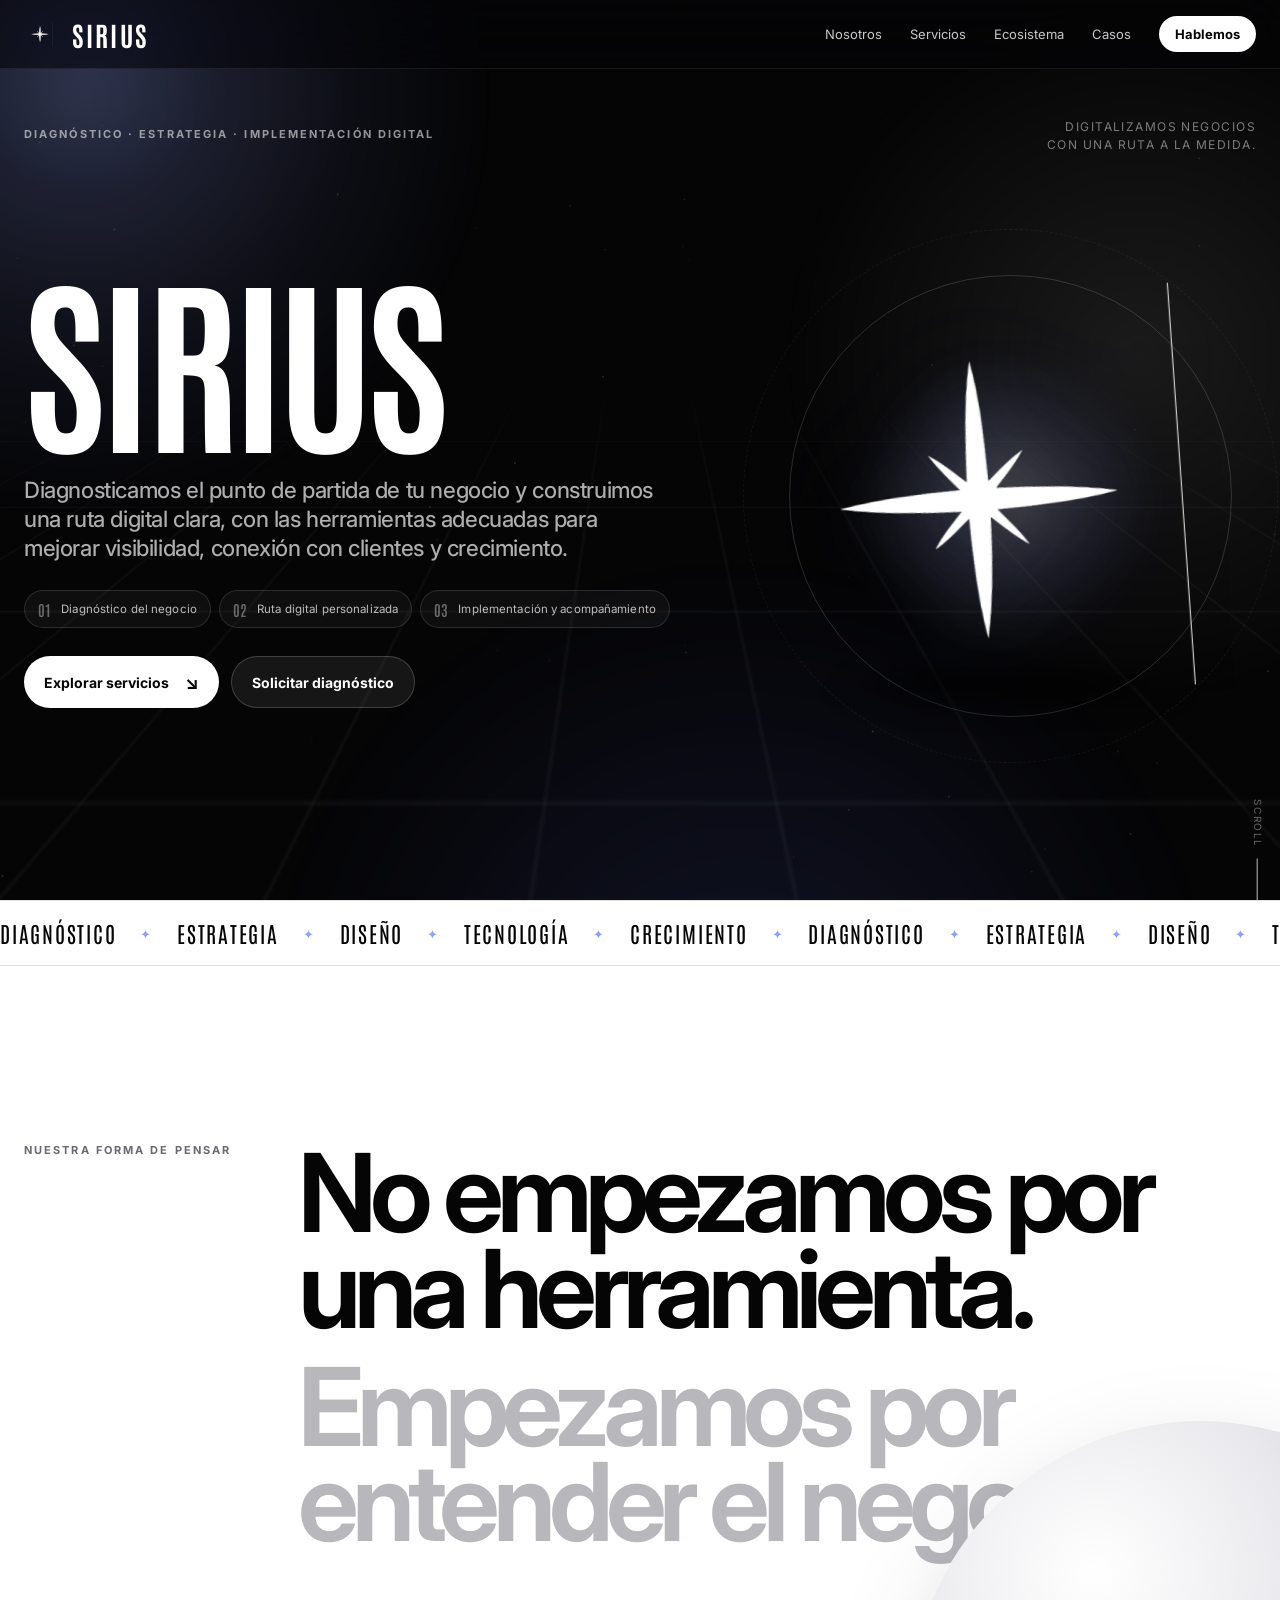
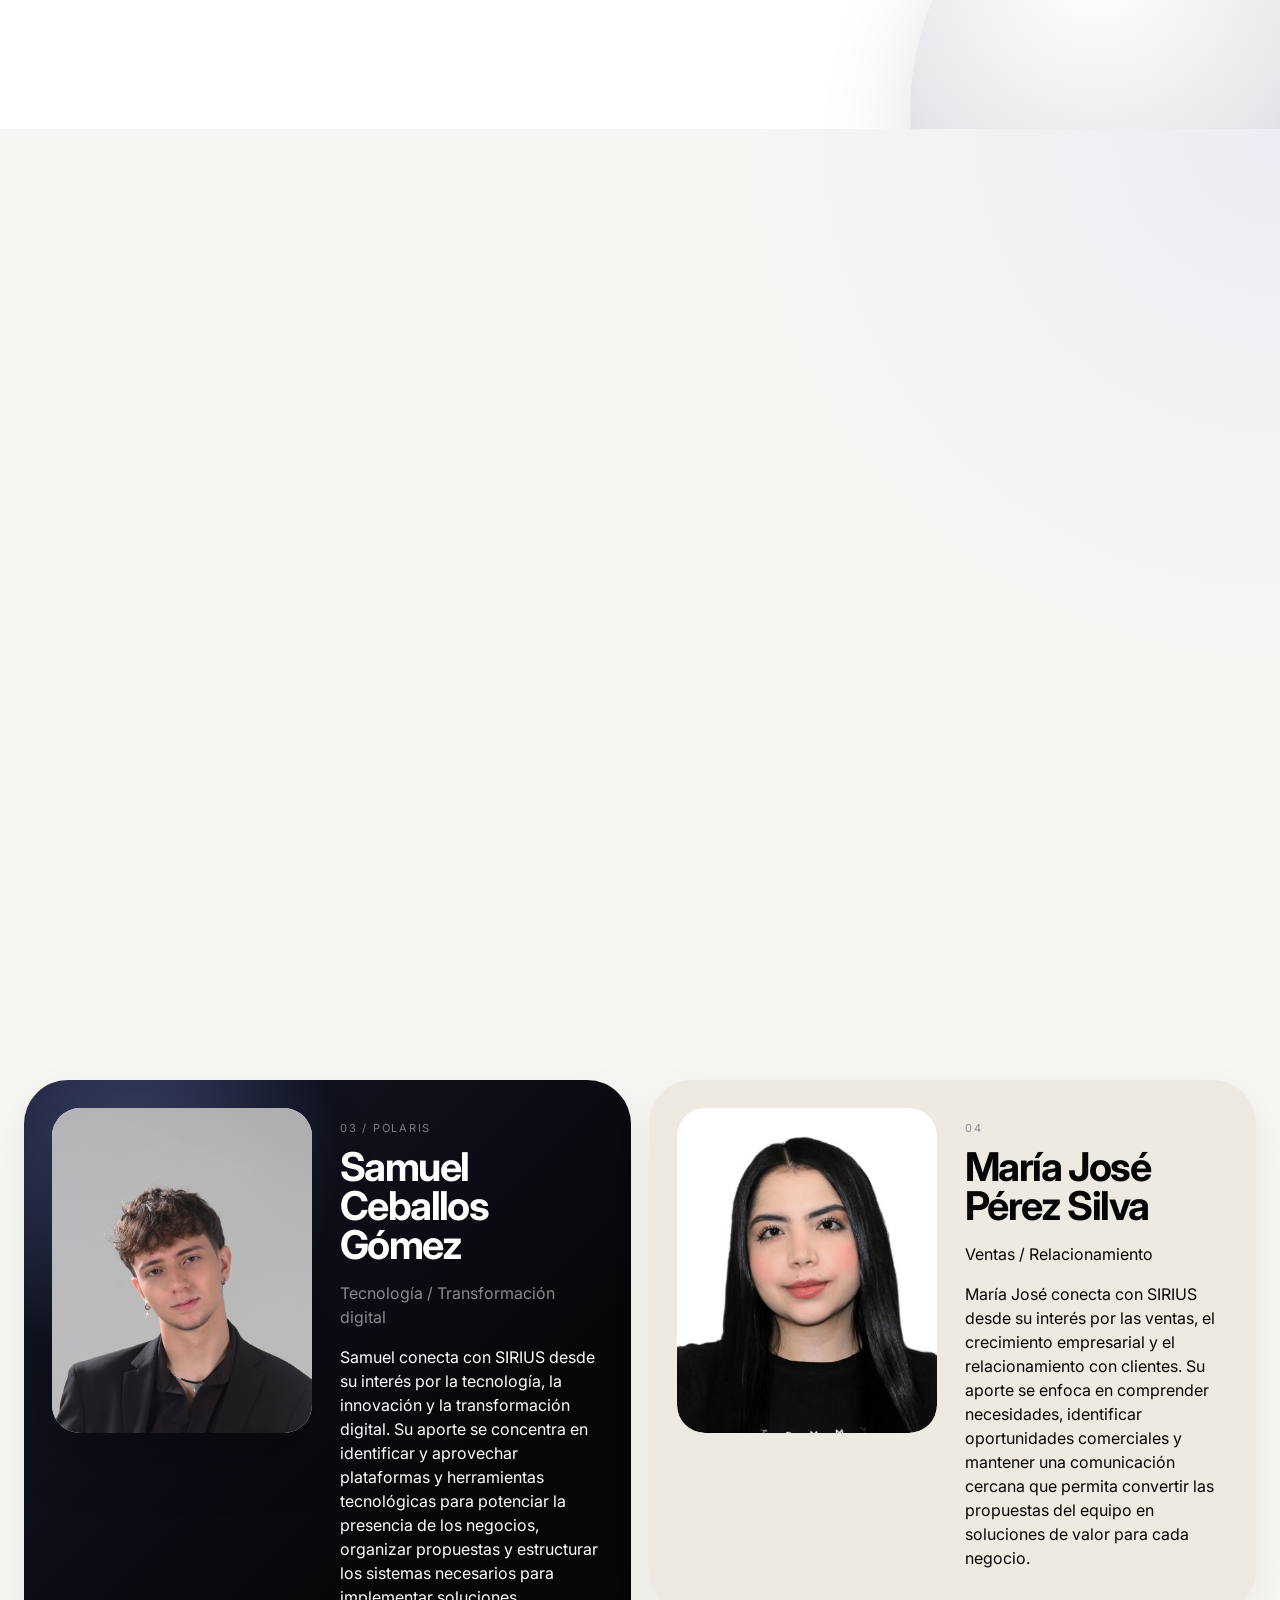
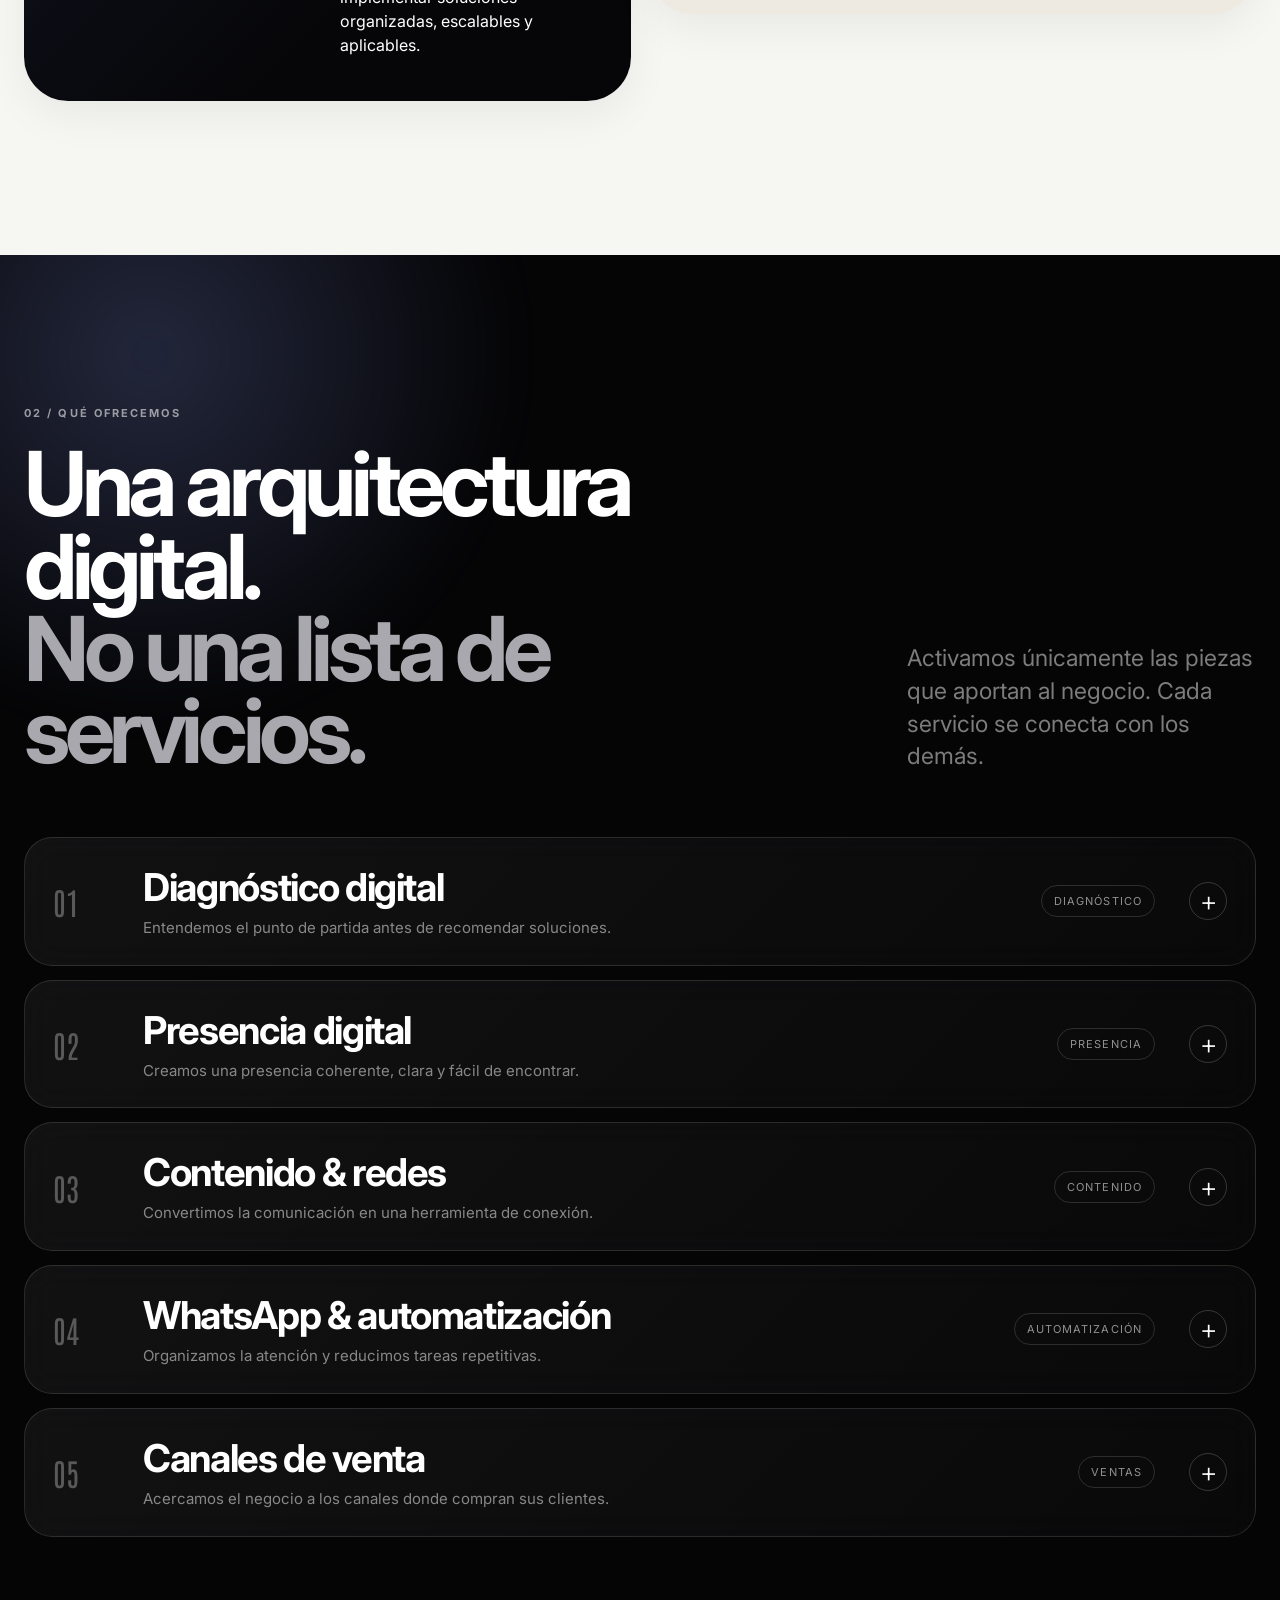
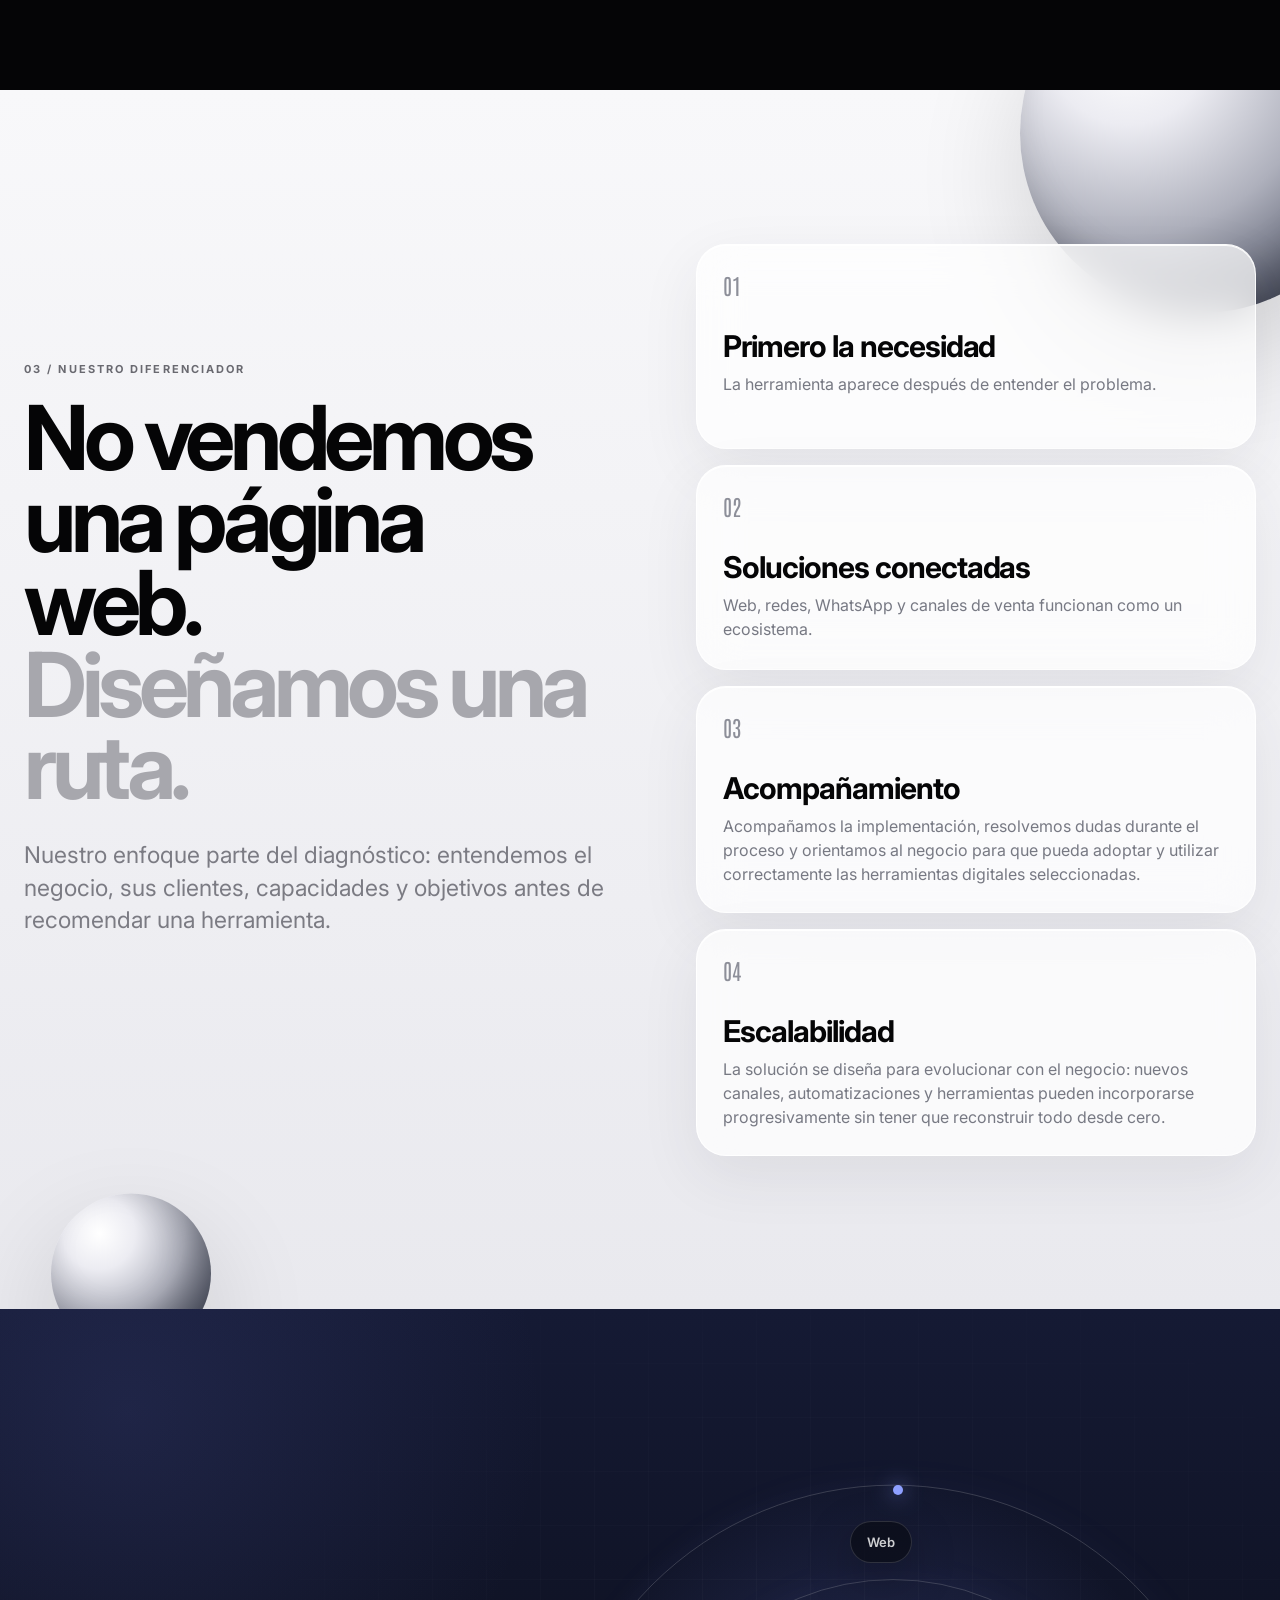
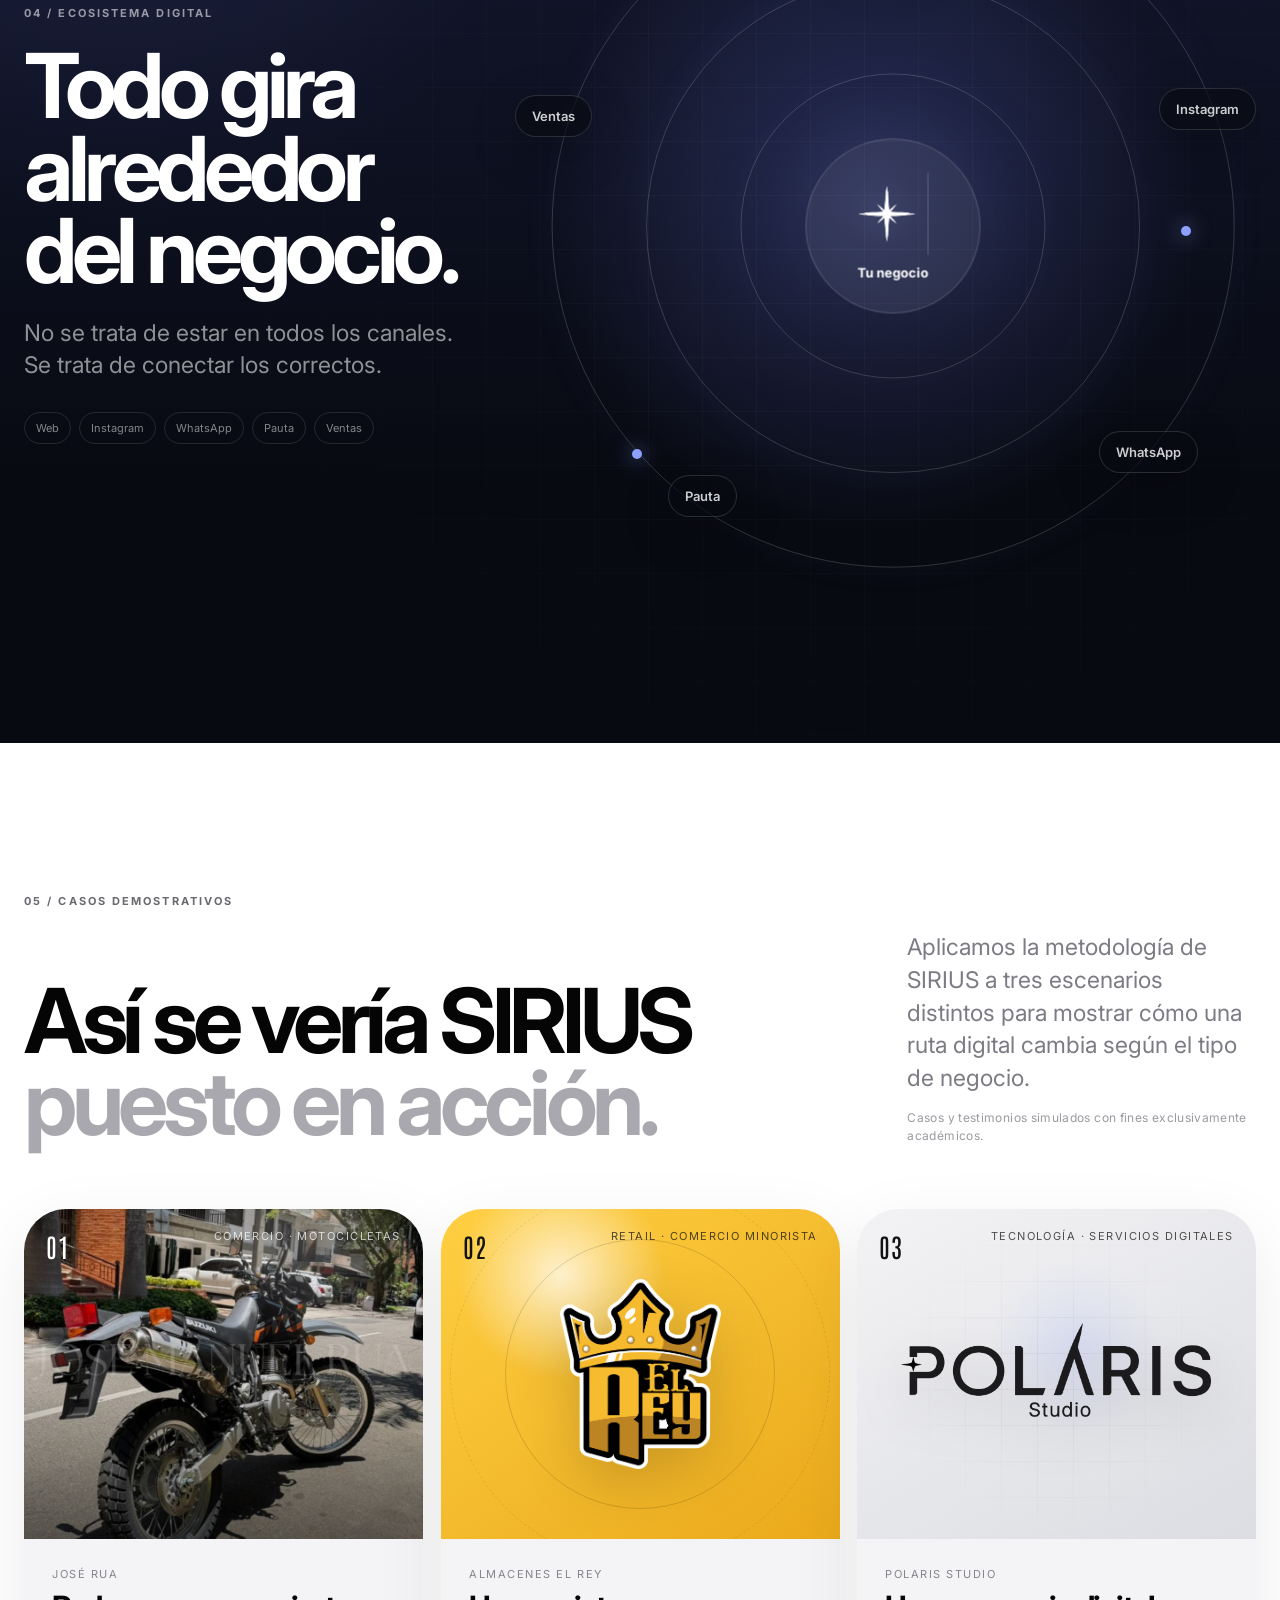
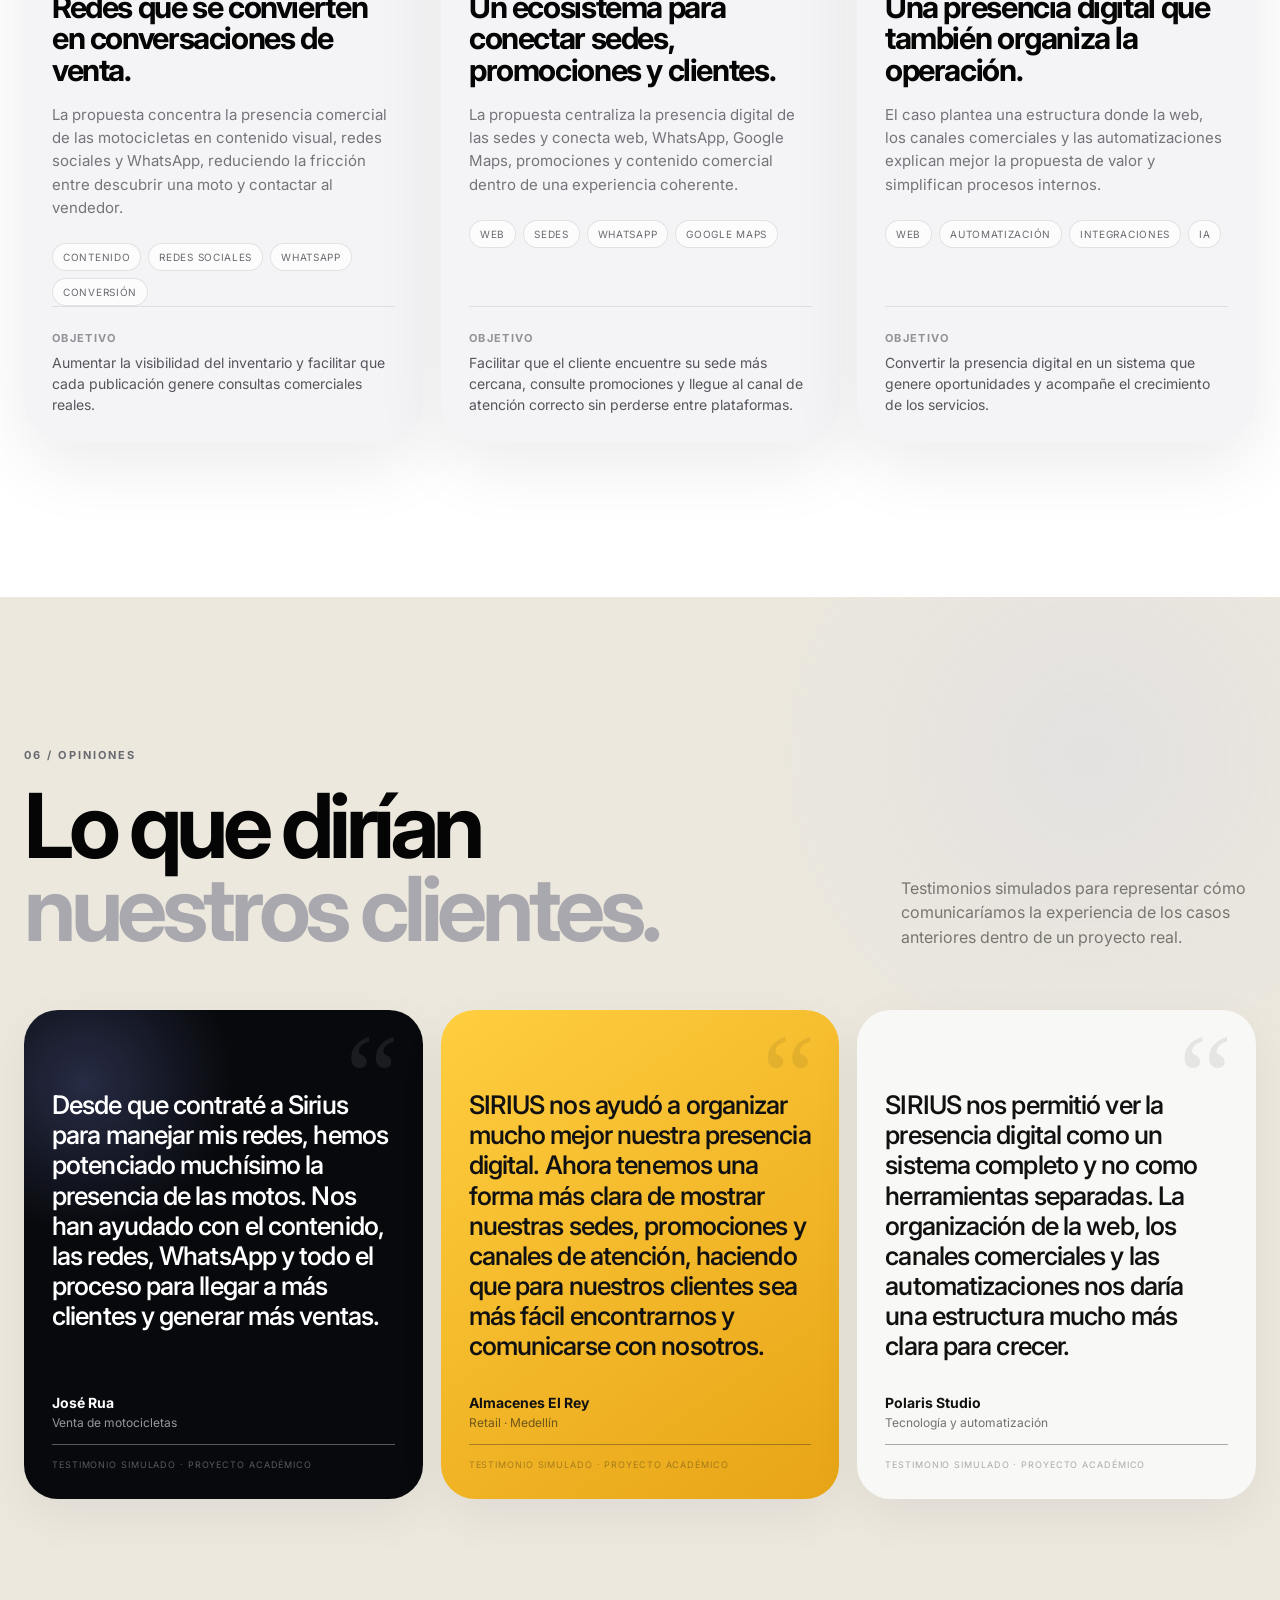
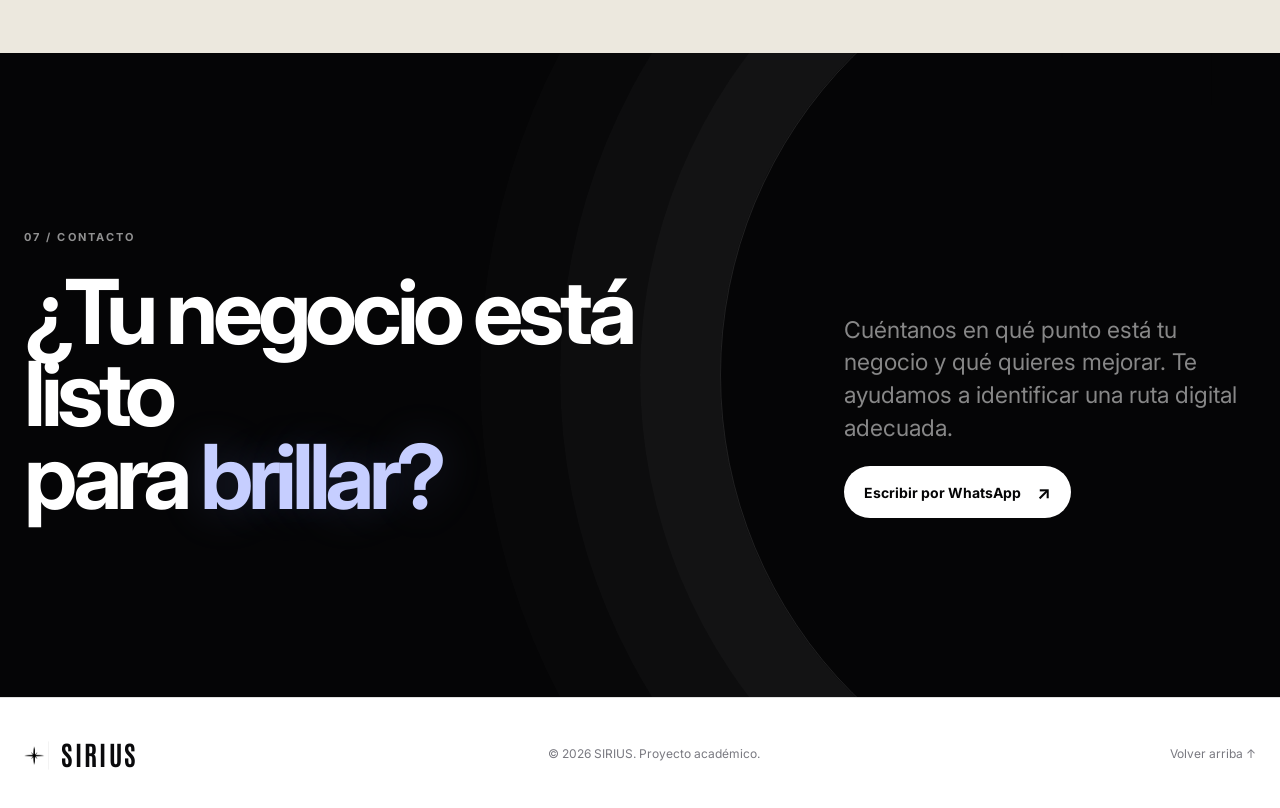
==== commit 376022b7: "Add files via upload" ====
--- a/index.html
+++ b/index.html
@@ -366,6 +366,47 @@
           </div>
         </div>
 
+
+        <div class="ecosystem-mobile-map reveal" aria-label="Ecosistema digital de SIRIUS">
+          <div class="ecosystem-mobile-core">
+            <div class="ecosystem-mobile-star">
+              <img src="assets/sirius-star-white-v2.png" alt="">
+            </div>
+            <div>
+              <span>Centro de la estrategia</span>
+              <strong>Tu negocio</strong>
+            </div>
+          </div>
+
+          <div class="ecosystem-mobile-channels">
+            <article>
+              <span>01</span>
+              <strong>Web</strong>
+              <small>Presencia y descubrimiento</small>
+            </article>
+            <article>
+              <span>02</span>
+              <strong>Instagram</strong>
+              <small>Contenido y comunidad</small>
+            </article>
+            <article>
+              <span>03</span>
+              <strong>WhatsApp</strong>
+              <small>Atención y conversación</small>
+            </article>
+            <article>
+              <span>04</span>
+              <strong>Pauta</strong>
+              <small>Alcance y adquisición</small>
+            </article>
+            <article class="ecosystem-mobile-wide">
+              <span>05</span>
+              <strong>Ventas</strong>
+              <small>Conversión y crecimiento</small>
+            </article>
+          </div>
+        </div>
+
         <div class="ecosystem-stage reveal" data-tilt data-tilt-intensity="5">
           <div class="orbit orbit-1"></div>
           <div class="orbit orbit-2"></div>
@@ -389,50 +430,136 @@
       </div>
     </section>
 
-    <!-- CASOS: blanco / cartas grandes -->
+
+    <!-- CASOS DEMOSTRATIVOS -->
     <section class="section cases-section spotlight-section" id="casos">
       <div class="shell">
-        <div class="section-kicker reveal">05 / Clientes & resultados</div>
+        <div class="section-kicker reveal">05 / Casos demostrativos</div>
         <div class="section-head reveal">
-          <h2>El trabajo se demuestra.</h2>
-          <p>Espacios listos para agregar imágenes, resultados y aprendizajes de casos reales.</p>
-        </div>
-
-        <div class="case-grid">
-          <article class="case-card case-a reveal" data-tilt data-tilt-intensity="4">
-            <div class="case-visual">
-              <span>01</span>
-              <div class="case-visual-star"><img src="assets/sirius-star-transparent.png" alt=""></div>
-            </div>
-            <div class="case-body"><span>Caso 01</span><h3>[Nombre del cliente]</h3><p>[Problema → solución → resultado.]</p></div>
-          </article>
-
-          <article class="case-card case-b reveal" data-tilt data-tilt-intensity="4">
-            <div class="case-visual"><span>02</span><div class="case-placeholder">Imagen del caso</div></div>
-            <div class="case-body"><span>Caso 02</span><h3>[Nombre del cliente]</h3><p>[Problema → solución → resultado.]</p></div>
-          </article>
-
-          <article class="case-card case-c reveal" data-tilt data-tilt-intensity="4">
-            <div class="case-visual"><span>03</span><div class="case-placeholder">Imagen del caso</div></div>
-            <div class="case-body"><span>Caso 03</span><h3>[Nombre del cliente]</h3><p>[Problema → solución → resultado.]</p></div>
-          </article>
-        </div>
-      </div>
-    </section>
-
-    <!-- TESTIMONIOS: crema -->
+          <h2>Así se vería SIRIUS<br><span>puesto en acción.</span></h2>
+          <div>
+            <p>Aplicamos la metodología de SIRIUS a tres escenarios distintos para mostrar cómo una ruta digital cambia según el tipo de negocio.</p>
+            <p class="academic-note">Casos y testimonios simulados con fines exclusivamente académicos.</p>
+          </div>
+        </div>
+
+        <div class="case-grid case-grid-sirius">
+          <article class="case-card-sirius case-jose reveal" data-tilt data-tilt-intensity="4">
+            <div class="case-media case-media-photo">
+              <img src="assets/caso-jose-rua.jpeg" alt="Motocicleta utilizada en el caso demostrativo de José Rua">
+              <div class="case-media-overlay"></div>
+              <div class="case-number">01</div>
+              <div class="case-type">Comercio · Motocicletas</div>
+            </div>
+            <div class="case-content">
+              <div class="case-logo-row">
+                <div>
+                  <span class="case-eyebrow">José Rua</span>
+                  <h3>Redes que se convierten en conversaciones de venta.</h3>
+                </div>
+              </div>
+              <p>La propuesta concentra la presencia comercial de las motocicletas en contenido visual, redes sociales y WhatsApp, reduciendo la fricción entre descubrir una moto y contactar al vendedor.</p>
+              <div class="case-tags">
+                <span>Contenido</span><span>Redes sociales</span><span>WhatsApp</span><span>Conversión</span>
+              </div>
+              <div class="case-objective">
+                <b>Objetivo</b>
+                <p>Aumentar la visibilidad del inventario y facilitar que cada publicación genere consultas comerciales reales.</p>
+              </div>
+            </div>
+          </article>
+
+          <article class="case-card-sirius case-rey reveal" data-tilt data-tilt-intensity="4">
+            <div class="case-media case-media-logo rey-media">
+              <div class="case-number">02</div>
+              <div class="case-type">Retail · Comercio minorista</div>
+              <img src="assets/logo-el-rey.png" alt="Logo de Almacenes El Rey">
+              <div class="case-orbit case-orbit-a"></div>
+              <div class="case-orbit case-orbit-b"></div>
+            </div>
+            <div class="case-content">
+              <span class="case-eyebrow">Almacenes El Rey</span>
+              <h3>Un ecosistema para conectar sedes, promociones y clientes.</h3>
+              <p>La propuesta centraliza la presencia digital de las sedes y conecta web, WhatsApp, Google Maps, promociones y contenido comercial dentro de una experiencia coherente.</p>
+              <div class="case-tags">
+                <span>Web</span><span>Sedes</span><span>WhatsApp</span><span>Google Maps</span>
+              </div>
+              <div class="case-objective">
+                <b>Objetivo</b>
+                <p>Facilitar que el cliente encuentre su sede más cercana, consulte promociones y llegue al canal de atención correcto sin perderse entre plataformas.</p>
+              </div>
+            </div>
+          </article>
+
+          <article class="case-card-sirius case-polaris reveal" data-tilt data-tilt-intensity="4">
+            <div class="case-media case-media-logo polaris-media">
+              <div class="case-number">03</div>
+              <div class="case-type">Tecnología · Servicios digitales</div>
+              <img src="assets/logo-polaris-studio.png" alt="Logo de Polaris Studio">
+              <div class="polaris-grid"></div>
+            </div>
+            <div class="case-content">
+              <span class="case-eyebrow">Polaris Studio</span>
+              <h3>Una presencia digital que también organiza la operación.</h3>
+              <p>El caso plantea una estructura donde la web, los canales comerciales y las automatizaciones explican mejor la propuesta de valor y simplifican procesos internos.</p>
+              <div class="case-tags">
+                <span>Web</span><span>Automatización</span><span>Integraciones</span><span>IA</span>
+              </div>
+              <div class="case-objective">
+                <b>Objetivo</b>
+                <p>Convertir la presencia digital en un sistema que genere oportunidades y acompañe el crecimiento de los servicios.</p>
+              </div>
+            </div>
+          </article>
+        </div>
+      </div>
+    </section>
+
+    <!-- OPINIONES -->
     <section class="section testimonials-section">
       <div class="shell">
         <div class="section-kicker reveal">06 / Opiniones</div>
-        <div class="testimonial-grid">
-          <blockquote class="reveal">
-            “Aquí irá una opinión real de un cliente cuando esté disponible.”
-            <footer>— [Nombre / empresa]</footer>
-          </blockquote>
-          <blockquote class="reveal">
-            “Aquí irá una segunda opinión real sobre el acompañamiento de SIRIUS.”
-            <footer>— [Nombre / empresa]</footer>
-          </blockquote>
+        <div class="testimonial-intro reveal">
+          <h2>Lo que dirían<br><span>nuestros clientes.</span></h2>
+          <p>Testimonios simulados para representar cómo comunicaríamos la experiencia de los casos anteriores dentro de un proyecto real.</p>
+        </div>
+
+        <div class="testimonial-grid testimonial-grid-sirius">
+          <article class="testimonial-card testimonial-dark reveal">
+            <div class="testimonial-mark">“</div>
+            <p>Desde que contraté a Sirius para manejar mis redes, hemos potenciado muchísimo la presencia de las motos. Nos han ayudado con el contenido, las redes, WhatsApp y todo el proceso para llegar a más clientes y generar más ventas.</p>
+            <footer>
+              <div>
+                <strong>José Rua</strong>
+                <span>Venta de motocicletas</span>
+              </div>
+              <small>Testimonio simulado · Proyecto académico</small>
+            </footer>
+          </article>
+
+          <article class="testimonial-card testimonial-yellow reveal">
+            <div class="testimonial-mark">“</div>
+            <p>SIRIUS nos ayudó a organizar mucho mejor nuestra presencia digital. Ahora tenemos una forma más clara de mostrar nuestras sedes, promociones y canales de atención, haciendo que para nuestros clientes sea más fácil encontrarnos y comunicarse con nosotros.</p>
+            <footer>
+              <div>
+                <strong>Almacenes El Rey</strong>
+                <span>Retail · Medellín</span>
+              </div>
+              <small>Testimonio simulado · Proyecto académico</small>
+            </footer>
+          </article>
+
+          <article class="testimonial-card testimonial-light reveal">
+            <div class="testimonial-mark">“</div>
+            <p>SIRIUS nos permitió ver la presencia digital como un sistema completo y no como herramientas separadas. La organización de la web, los canales comerciales y las automatizaciones nos daría una estructura mucho más clara para crecer.</p>
+            <footer>
+              <div>
+                <strong>Polaris Studio</strong>
+                <span>Tecnología y automatización</span>
+              </div>
+              <small>Testimonio simulado · Proyecto académico</small>
+            </footer>
+          </article>
         </div>
       </div>
     </section>
--- a/css/styles.css
+++ b/css/styles.css
@@ -1479,3 +1479,1547 @@
     drop-shadow(0 0 30px rgba(255,255,255,.08))
     drop-shadow(0 0 42px rgba(142,160,255,.18)) !important;
 }
+
+
+/* ===== CASOS DEMOSTRATIVOS + TESTIMONIOS SIRIUS ===== */
+
+.academic-note{
+  margin-top:14px !important;
+  font-size:12px !important;
+  line-height:1.5 !important;
+  letter-spacing:.03em;
+  color:#9a9aa0 !important;
+}
+
+.section-head h2 span,
+.testimonial-intro h2 span{
+  color:#a8a8ae;
+}
+
+/* Casos */
+.case-grid-sirius{
+  grid-template-columns:repeat(3,minmax(0,1fr)) !important;
+  align-items:stretch;
+  gap:18px !important;
+}
+
+.case-card-sirius{
+  min-height:720px;
+  display:flex;
+  flex-direction:column;
+  overflow:hidden;
+  border-radius:42px;
+  background:#f4f4f6;
+  box-shadow:0 22px 70px rgba(0,0,0,.08);
+  transform-style:preserve-3d;
+  transition:box-shadow .5s var(--ease), transform .5s var(--ease);
+}
+
+.case-card-sirius:hover{
+  box-shadow:0 38px 100px rgba(0,0,0,.15);
+}
+
+.case-media{
+  position:relative;
+  min-height:330px;
+  overflow:hidden;
+}
+
+.case-media-photo img{
+  width:100%;
+  height:100%;
+  position:absolute;
+  inset:0;
+  object-fit:cover;
+  object-position:center 60%;
+  transition:transform 1.1s var(--ease);
+}
+
+.case-card-sirius:hover .case-media-photo img{
+  transform:scale(1.045);
+}
+
+.case-media-overlay{
+  position:absolute;
+  inset:0;
+  background:
+    linear-gradient(180deg,rgba(0,0,0,.02),rgba(0,0,0,.12) 55%,rgba(0,0,0,.55)),
+    radial-gradient(circle at 70% 10%,rgba(255,255,255,.24),transparent 28%);
+}
+
+.case-number,
+.case-type{
+  position:absolute;
+  z-index:3;
+  top:20px;
+  color:#fff;
+  font-size:11px;
+  letter-spacing:.13em;
+  text-transform:uppercase;
+}
+
+.case-number{
+  left:22px;
+  font-family:Antonio,sans-serif;
+  font-size:26px;
+  letter-spacing:.05em;
+}
+
+.case-type{
+  right:22px;
+  text-align:right;
+  opacity:.72;
+}
+
+.case-media-logo{
+  display:grid;
+  place-items:center;
+  isolation:isolate;
+}
+
+.case-media-logo img{
+  position:relative;
+  z-index:3;
+  width:min(64%,240px);
+  max-height:190px;
+  object-fit:contain;
+  filter:drop-shadow(0 18px 28px rgba(0,0,0,.16));
+  transition:transform .8s var(--ease);
+}
+
+.case-card-sirius:hover .case-media-logo img{
+  transform:translateY(-8px) scale(1.025);
+}
+
+.rey-media{
+  background:
+    radial-gradient(circle at 30% 20%,rgba(255,255,255,.75),transparent 27%),
+    linear-gradient(145deg,#ffcf42,#eaa91b);
+}
+
+.rey-media .case-number,
+.rey-media .case-type{
+  color:#111;
+}
+
+.case-orbit{
+  position:absolute;
+  border:1px solid rgba(0,0,0,.14);
+  border-radius:50%;
+  z-index:1;
+}
+.case-orbit-a{
+  width:270px;
+  height:270px;
+  animation:caseOrbitSpin 15s linear infinite;
+}
+.case-orbit-b{
+  width:380px;
+  height:380px;
+  border-style:dashed;
+  opacity:.6;
+  animation:caseOrbitSpin 24s linear infinite reverse;
+}
+@keyframes caseOrbitSpin{to{transform:rotate(360deg)}}
+
+.polaris-media{
+  background:
+    radial-gradient(circle at 55% 42%,rgba(142,160,255,.18),transparent 30%),
+    linear-gradient(150deg,#f3f3f5,#dcdde2);
+}
+
+.polaris-media .case-number,
+.polaris-media .case-type{
+  color:#111;
+}
+
+.polaris-media img{
+  width:min(78%,310px);
+  max-height:160px;
+}
+
+.polaris-grid{
+  position:absolute;
+  inset:0;
+  background-image:
+    linear-gradient(rgba(0,0,0,.045) 1px,transparent 1px),
+    linear-gradient(90deg,rgba(0,0,0,.045) 1px,transparent 1px);
+  background-size:36px 36px;
+  mask-image:radial-gradient(circle at center,#000,transparent 72%);
+  z-index:1;
+}
+
+.case-content{
+  flex:1;
+  display:flex;
+  flex-direction:column;
+  padding:28px;
+}
+
+.case-eyebrow{
+  display:block;
+  margin-bottom:10px;
+  font-size:11px;
+  text-transform:uppercase;
+  letter-spacing:.14em;
+  color:#85858c;
+}
+
+.case-content h3{
+  margin:0;
+  font-size:clamp(29px,2.4vw,40px);
+  line-height:1.02;
+  letter-spacing:-.045em;
+}
+
+.case-content>p{
+  margin:18px 0 0;
+  color:#74747b;
+  line-height:1.55;
+  font-size:15px;
+}
+
+.case-tags{
+  display:flex;
+  flex-wrap:wrap;
+  gap:7px;
+  margin-top:24px;
+}
+
+.case-tags span{
+  padding:7px 10px;
+  border-radius:999px;
+  border:1px solid rgba(0,0,0,.1);
+  background:rgba(255,255,255,.7);
+  color:#696970;
+  font-size:10px;
+  text-transform:uppercase;
+  letter-spacing:.07em;
+}
+
+.case-objective{
+  margin-top:auto;
+  padding-top:24px;
+  border-top:1px solid rgba(0,0,0,.09);
+}
+
+.case-objective b{
+  display:block;
+  margin-bottom:7px;
+  font-size:11px;
+  text-transform:uppercase;
+  letter-spacing:.12em;
+  color:#919198;
+}
+
+.case-objective p{
+  margin:0;
+  color:#55555c;
+  line-height:1.5;
+  font-size:14px;
+}
+
+/* Testimonios */
+.testimonials-section{
+  background:
+    radial-gradient(circle at 85% 15%,rgba(142,160,255,.09),transparent 24%),
+    #ece8de;
+}
+
+.testimonial-intro{
+  display:grid;
+  grid-template-columns:1.25fr .55fr;
+  gap:70px;
+  align-items:end;
+  margin:24px 0 60px;
+}
+
+.testimonial-intro h2{
+  margin:0;
+  font-size:clamp(52px,7vw,96px);
+  line-height:.92;
+  letter-spacing:-.06em;
+  font-weight:680;
+}
+
+.testimonial-intro p{
+  margin:0;
+  color:#77766f;
+  line-height:1.55;
+  font-size:16px;
+}
+
+.testimonial-grid-sirius{
+  grid-template-columns:repeat(3,minmax(0,1fr)) !important;
+  gap:18px !important;
+}
+
+.testimonial-card{
+  min-height:470px;
+  position:relative;
+  overflow:hidden;
+  display:flex;
+  flex-direction:column;
+  padding:28px;
+  border-radius:34px;
+  box-shadow:0 16px 50px rgba(0,0,0,.06);
+}
+
+.testimonial-card>p{
+  position:relative;
+  z-index:2;
+  margin:52px 0 32px;
+  font-size:clamp(21px,2vw,28px);
+  line-height:1.18;
+  letter-spacing:-.035em;
+  font-weight:550;
+}
+
+.testimonial-card footer{
+  position:relative;
+  z-index:2;
+  margin-top:auto;
+  display:grid;
+  gap:14px;
+}
+
+.testimonial-card footer div{
+  display:flex;
+  flex-direction:column;
+  gap:4px;
+}
+
+.testimonial-card footer strong{
+  font-size:14px;
+}
+
+.testimonial-card footer span{
+  font-size:12px;
+  opacity:.58;
+}
+
+.testimonial-card footer small{
+  padding-top:14px;
+  border-top:1px solid currentColor;
+  opacity:.33;
+  font-size:9px;
+  line-height:1.4;
+  text-transform:uppercase;
+  letter-spacing:.1em;
+}
+
+.testimonial-mark{
+  position:absolute;
+  top:8px;
+  right:24px;
+  font-family:Georgia,serif;
+  font-size:120px;
+  line-height:1;
+  opacity:.08;
+}
+
+.testimonial-dark{
+  color:#fff;
+  background:
+    radial-gradient(circle at 15% 15%,rgba(142,160,255,.23),transparent 28%),
+    #08090d;
+}
+
+.testimonial-yellow{
+  color:#111;
+  background:linear-gradient(145deg,#ffce3f,#e7a416);
+}
+
+.testimonial-light{
+  color:#111;
+  background:#f8f8f6;
+}
+
+@media(max-width:1020px){
+  .case-grid-sirius,
+  .testimonial-grid-sirius{
+    grid-template-columns:1fr !important;
+  }
+
+  .case-card-sirius{
+    min-height:0;
+  }
+
+  .testimonial-intro{
+    grid-template-columns:1fr;
+    gap:20px;
+  }
+}
+
+@media(max-width:640px){
+  .case-media{
+    min-height:280px;
+  }
+
+  .case-content{
+    padding:22px;
+  }
+
+  .testimonial-card{
+    min-height:400px;
+    padding:22px;
+  }
+
+  .testimonial-card>p{
+    font-size:21px;
+  }
+}
+
+
+/* ============================================================
+   SIRIUS · RESPONSIVE MASTER v7
+   Breakpoints: desktop / laptop / tablet / mobile / compact
+   Este bloque va al final para prevalecer sobre ajustes anteriores.
+   ============================================================ */
+
+html, body{
+  width:100%;
+  max-width:100%;
+  overflow-x:clip;
+}
+
+main, section, .shell,
+.hero-grid, .section-head, .feature-grid, .ecosystem-layout,
+.team-bento, .team-card, .service-stack, .case-grid-sirius,
+.testimonial-grid-sirius, .contact-grid{
+  min-width:0;
+}
+
+img, video, canvas, svg{
+  max-width:100%;
+}
+
+h1,h2,h3,p,span,a,li{
+  overflow-wrap:break-word;
+}
+
+/* Laptops / small desktops */
+@media (max-width:1180px){
+  .shell{
+    width:min(calc(100% - 40px), var(--shell));
+  }
+
+  .hero-stage{
+    padding-top:108px;
+  }
+
+  .hero-grid{
+    grid-template-columns:minmax(0,1.15fr) minmax(290px,.65fr) !important;
+    gap:42px !important;
+  }
+
+  .wordmark{
+    font-size:clamp(92px,14vw,178px) !important;
+  }
+
+  .hero-lead{
+    max-width:640px !important;
+    font-size:clamp(18px,2.1vw,25px) !important;
+  }
+
+  .hero-object-wrap{
+    min-height:390px !important;
+  }
+
+  .hero-object{
+    width:min(360px,31vw) !important;
+    min-width:280px !important;
+  }
+
+  .section-head,
+  .feature-grid,
+  .ecosystem-layout,
+  .contact-grid{
+    gap:48px !important;
+  }
+
+  .team-card{
+    grid-template-columns:minmax(180px,220px) minmax(0,1fr) !important;
+  }
+
+  .case-content h3{
+    font-size:clamp(27px,2.8vw,36px) !important;
+  }
+}
+
+/* Tablet */
+@media (max-width:900px){
+  .shell{
+    width:min(calc(100% - 32px), var(--shell));
+  }
+
+  .site-header .nav{
+    height:64px;
+  }
+
+  .brand-word{
+    font-size:24px;
+  }
+
+  .nav-links{
+    top:64px !important;
+    height:calc(100dvh - 64px) !important;
+    padding:24px 20px 36px !important;
+    overflow-y:auto;
+  }
+
+  .nav-links a{
+    font-size:22px !important;
+  }
+
+  .hero-stage{
+    min-height:auto !important;
+    padding:96px 0 34px !important;
+  }
+
+  .hero-shell{
+    min-height:auto !important;
+  }
+
+  .hero-top{
+    margin-bottom:28px;
+  }
+
+  .hero-grid{
+    grid-template-columns:1fr !important;
+    gap:28px !important;
+    padding:18px 0 22px !important;
+  }
+
+  .hero-copy{
+    order:1 !important;
+  }
+
+  .hero-object-wrap{
+    order:2 !important;
+    min-height:260px !important;
+    margin:6px 0 0 !important;
+  }
+
+  .hero-object{
+    width:min(250px,44vw) !important;
+    min-width:0 !important;
+  }
+
+  .wordmark{
+    font-size:clamp(92px,21vw,168px) !important;
+    line-height:.78 !important;
+  }
+
+  .hero-lead{
+    max-width:620px !important;
+    margin-top:38px !important;
+    font-size:clamp(18px,3vw,24px) !important;
+  }
+
+  .hero-offer{
+    max-width:100% !important;
+  }
+
+  .hero-meta{
+    flex-wrap:wrap;
+  }
+
+  .hero-scroll-hint{
+    display:none !important;
+  }
+
+  .section{
+    padding:clamp(78px,11vw,120px) 0 !important;
+  }
+
+  .manifesto{
+    padding:clamp(82px,12vw,130px) 0 !important;
+  }
+
+  .manifesto-grid{
+    grid-template-columns:1fr !important;
+    gap:28px !important;
+  }
+
+  .manifesto-title{
+    font-size:clamp(50px,10vw,90px) !important;
+  }
+
+  .section-head,
+  .feature-grid,
+  .ecosystem-layout,
+  .contact-grid,
+  .testimonial-intro{
+    grid-template-columns:1fr !important;
+    gap:28px !important;
+  }
+
+  .section-head{
+    margin-bottom:42px !important;
+  }
+
+  .section-head h2,
+  .feature-copy h2,
+  .contact h2,
+  .ecosystem-copy h2,
+  .testimonial-intro h2{
+    font-size:clamp(48px,9vw,78px) !important;
+  }
+
+  .team-bento{
+    grid-template-columns:1fr !important;
+  }
+
+  .team-card{
+    grid-template-columns:minmax(180px,230px) minmax(0,1fr) !important;
+    min-height:0 !important;
+    padding:24px !important;
+  }
+
+  .portrait-placeholder.portrait-photo{
+    max-width:230px;
+  }
+
+  .feature-copy{
+    position:relative !important;
+    top:auto !important;
+  }
+
+  .feature-card:nth-child(n){
+    transform:none !important;
+  }
+
+  .ecosystem-copy{
+    text-align:left !important;
+  }
+
+  .ecosystem-copy>p{
+    margin:22px 0 0 !important;
+  }
+
+  .ecosystem-legend{
+    justify-content:flex-start !important;
+  }
+
+  .ecosystem-stage{
+    width:min(620px,100%) !important;
+  }
+
+  .case-grid-sirius,
+  .testimonial-grid-sirius{
+    grid-template-columns:1fr !important;
+  }
+
+  .case-card-sirius{
+    min-height:0 !important;
+  }
+
+  .case-media{
+    min-height:320px !important;
+  }
+
+  .testimonial-card{
+    min-height:0 !important;
+  }
+
+  .contact-logo-art{
+    right:-30px !important;
+    top:28% !important;
+    opacity:.09 !important;
+  }
+
+  .footer-inner{
+    flex-wrap:wrap;
+  }
+}
+
+/* Mobile */
+@media (max-width:640px){
+  :root{
+    --radius-xl:30px;
+    --radius-lg:24px;
+    --radius-md:18px;
+  }
+
+  .shell{
+    width:min(calc(100% - 24px), var(--shell)) !important;
+  }
+
+  .nav{
+    height:60px !important;
+  }
+
+  .site-header .brand-logo-header{
+    width:30px !important;
+    height:30px !important;
+    flex-basis:30px !important;
+  }
+
+  .site-header .brand-logo-header img{
+    width:23px !important;
+    height:23px !important;
+  }
+
+  .brand-word{
+    font-size:22px !important;
+  }
+
+  .menu-toggle{
+    width:40px !important;
+    height:40px !important;
+  }
+
+  .nav-links{
+    top:60px !important;
+    height:calc(100dvh - 60px) !important;
+  }
+
+  .hero-stage{
+    padding:88px 0 28px !important;
+  }
+
+  .hero-top{
+    gap:12px !important;
+    margin-bottom:18px !important;
+  }
+
+  .hero-side-note{
+    display:none !important;
+  }
+
+  .eyebrow,
+  .section-kicker{
+    font-size:10px !important;
+    line-height:1.45 !important;
+    letter-spacing:.14em !important;
+  }
+
+  .hero-grid{
+    gap:18px !important;
+    padding:10px 0 18px !important;
+  }
+
+  .wordmark{
+    font-size:clamp(76px,29vw,126px) !important;
+    line-height:.8 !important;
+    letter-spacing:-.045em !important;
+    width:100%;
+  }
+
+  .hero-lead{
+    max-width:100% !important;
+    margin-top:30px !important;
+    font-size:17px !important;
+    line-height:1.35 !important;
+    letter-spacing:-.012em !important;
+  }
+
+  .hero-offer{
+    display:grid !important;
+    grid-template-columns:1fr !important;
+    gap:8px !important;
+    margin-top:22px !important;
+  }
+
+  .hero-offer span{
+    width:100% !important;
+    min-height:42px !important;
+    justify-content:flex-start;
+    font-size:11px !important;
+  }
+
+  .hero-actions{
+    display:grid !important;
+    grid-template-columns:1fr !important;
+    gap:10px !important;
+    width:100%;
+    margin-top:22px !important;
+  }
+
+  .hero-actions .button{
+    width:100%;
+    min-height:50px;
+  }
+
+  .hero-object-wrap{
+    min-height:190px !important;
+  }
+
+  .hero-object{
+    width:min(190px,52vw) !important;
+  }
+
+  .hero-meta{
+    display:grid !important;
+    grid-template-columns:1fr 1fr;
+    gap:8px 14px !important;
+    font-size:9px !important;
+  }
+
+  .hero-meta span:last-child{
+    grid-column:1 / -1;
+  }
+
+  .marquee-track{
+    padding:14px 0 !important;
+    gap:18px !important;
+    font-size:18px !important;
+  }
+
+  .manifesto{
+    padding:72px 0 !important;
+  }
+
+  .manifesto-grid{
+    gap:24px !important;
+  }
+
+  .manifesto-title{
+    font-size:clamp(42px,14vw,66px) !important;
+    line-height:.94 !important;
+  }
+
+  .manifesto-orb{
+    width:300px !important;
+    height:300px !important;
+    right:-160px !important;
+    bottom:-150px !important;
+    opacity:.75;
+  }
+
+  .section{
+    padding:72px 0 !important;
+  }
+
+  .section-head{
+    margin:18px 0 34px !important;
+    gap:18px !important;
+  }
+
+  .section-head h2,
+  .feature-copy h2,
+  .contact h2,
+  .ecosystem-copy h2,
+  .testimonial-intro h2{
+    font-size:clamp(40px,13vw,58px) !important;
+    line-height:.96 !important;
+  }
+
+  .section-head p,
+  .feature-copy>p,
+  .ecosystem-copy>p,
+  .contact-actions>p,
+  .testimonial-intro p{
+    font-size:15px !important;
+    line-height:1.55 !important;
+  }
+
+  .team-bento{
+    gap:14px !important;
+  }
+
+  .team-card{
+    grid-template-columns:1fr !important;
+    gap:20px !important;
+    padding:18px !important;
+    border-radius:28px !important;
+  }
+
+  .portrait-placeholder.portrait-photo{
+    width:100% !important;
+    max-width:none !important;
+    aspect-ratio:4 / 5 !important;
+    border-radius:22px !important;
+  }
+
+  .team-card h3{
+    font-size:clamp(30px,9vw,42px) !important;
+  }
+
+  .team-card p{
+    font-size:14px;
+    line-height:1.55;
+  }
+
+  .service-stack{
+    gap:10px !important;
+  }
+
+  .service-panel.service-accordion{
+    border-radius:22px !important;
+  }
+
+  .service-panel.service-accordion .service-trigger{
+    grid-template-columns:34px minmax(0,1fr) 36px !important;
+    gap:10px !important;
+    min-height:94px !important;
+    padding:18px 14px !important;
+  }
+
+  .service-panel.service-accordion .service-trigger .service-index{
+    font-size:22px !important;
+  }
+
+  .service-panel.service-accordion .service-trigger .service-copy h3{
+    font-size:22px !important;
+    line-height:1.08 !important;
+  }
+
+  .service-panel.service-accordion .service-trigger .service-copy p{
+    font-size:13px !important;
+    line-height:1.4 !important;
+  }
+
+  .service-toggle-icon{
+    width:34px !important;
+    height:34px !important;
+    font-size:20px !important;
+  }
+
+  .service-details-inner{
+    margin-left:44px !important;
+    max-width:none !important;
+    padding:0 14px 0 !important;
+  }
+
+  .service-accordion.open .service-details-inner{
+    padding-bottom:22px !important;
+  }
+
+  .service-details-inner p,
+  .service-details-inner li{
+    font-size:13px !important;
+    line-height:1.55 !important;
+  }
+
+  .feature-stack{
+    gap:12px !important;
+  }
+
+  .feature-card{
+    min-height:0 !important;
+    padding:20px !important;
+    border-radius:24px !important;
+  }
+
+  .feature-card h3{
+    margin-top:18px !important;
+    font-size:25px !important;
+  }
+
+  .ecosystem-section{
+    overflow:hidden;
+  }
+
+  .ecosystem-stage{
+    width:100% !important;
+    aspect-ratio:1 / 1.08 !important;
+    margin-top:28px !important;
+  }
+
+  .ecosystem-center{
+    width:112px !important;
+  }
+
+  .ecosystem-logo-card{
+    width:62px !important;
+  }
+
+  .ecosystem-node{
+    padding:9px 11px !important;
+    font-size:10px !important;
+    white-space:nowrap;
+  }
+
+  .node-web{top:7% !important;left:42% !important}
+  .node-instagram{top:28% !important;right:-1% !important}
+  .node-whatsapp{bottom:16% !important;right:2% !important}
+  .node-ads{bottom:9% !important;left:16% !important}
+  .node-sales{top:31% !important;left:-1% !important}
+
+  .case-grid-sirius{
+    gap:14px !important;
+  }
+
+  .case-card-sirius{
+    border-radius:28px !important;
+  }
+
+  .case-media{
+    min-height:250px !important;
+  }
+
+  .case-number{
+    left:16px !important;
+    top:16px !important;
+    font-size:22px !important;
+  }
+
+  .case-type{
+    right:16px !important;
+    top:17px !important;
+    max-width:55%;
+    font-size:9px !important;
+  }
+
+  .case-media-logo img{
+    width:min(68%,210px) !important;
+    max-height:140px !important;
+  }
+
+  .polaris-media img{
+    width:min(76%,250px) !important;
+  }
+
+  .case-content{
+    padding:20px !important;
+  }
+
+  .case-content h3{
+    font-size:30px !important;
+  }
+
+  .case-content>p,
+  .case-objective p{
+    font-size:14px !important;
+  }
+
+  .testimonial-intro{
+    margin:18px 0 34px !important;
+  }
+
+  .testimonial-grid-sirius{
+    gap:14px !important;
+  }
+
+  .testimonial-card{
+    min-height:0 !important;
+    padding:20px !important;
+    border-radius:26px !important;
+  }
+
+  .testimonial-card>p{
+    margin:38px 0 28px !important;
+    font-size:20px !important;
+    line-height:1.28 !important;
+  }
+
+  .testimonial-mark{
+    font-size:88px !important;
+    right:16px !important;
+  }
+
+  .contact{
+    padding:78px 0 !important;
+  }
+
+  .contact-grid{
+    gap:24px !important;
+  }
+
+  .contact-actions{
+    gap:16px !important;
+  }
+
+  .contact-actions .button{
+    width:100%;
+  }
+
+  .contact-rings{
+    width:520px !important;
+    right:-330px !important;
+  }
+
+  .contact-logo-art{
+    width:160px;
+    right:-60px !important;
+    top:34% !important;
+  }
+
+  .contact-logo-card{
+    width:160px !important;
+  }
+
+  .footer-inner{
+    min-height:0 !important;
+    padding:28px 0 !important;
+    display:grid !important;
+    grid-template-columns:1fr !important;
+    gap:14px !important;
+  }
+}
+
+/* Extra compact phones */
+@media (max-width:390px){
+  .shell{
+    width:calc(100% - 20px) !important;
+  }
+
+  .brand-word{
+    font-size:20px !important;
+  }
+
+  .wordmark{
+    font-size:clamp(70px,28vw,108px) !important;
+  }
+
+  .hero-lead{
+    font-size:16px !important;
+  }
+
+  .hero-object{
+    width:165px !important;
+  }
+
+  .hero-meta{
+    grid-template-columns:1fr !important;
+  }
+
+  .hero-meta span:last-child{
+    grid-column:auto;
+  }
+
+  .manifesto-title{
+    font-size:40px !important;
+  }
+
+  .section-head h2,
+  .feature-copy h2,
+  .contact h2,
+  .ecosystem-copy h2,
+  .testimonial-intro h2{
+    font-size:38px !important;
+  }
+
+  .service-panel.service-accordion .service-trigger{
+    grid-template-columns:30px minmax(0,1fr) 32px !important;
+    padding:16px 12px !important;
+  }
+
+  .service-details-inner{
+    margin-left:38px !important;
+    padding-inline:12px !important;
+  }
+
+  .case-content h3{
+    font-size:27px !important;
+  }
+}
+
+/* Short landscape phones */
+@media (max-height:520px) and (orientation:landscape){
+  .hero-stage{
+    min-height:auto !important;
+    padding-top:82px !important;
+  }
+
+  .hero-object-wrap{
+    display:none !important;
+  }
+
+  .nav-links{
+    overflow-y:auto;
+  }
+}
+
+
+/* ============================================================
+   SIRIUS · MOBILE CLEANUP v8
+   Corrige solapamientos y reemplaza el diagrama orbital en móvil.
+   ============================================================ */
+
+.ecosystem-mobile-map{
+  display:none;
+}
+
+@media (max-width:640px){
+
+  /* Navbar: en celular dejamos solo el wordmark SIRIUS */
+  .site-header .brand-logo-header{
+    display:none !important;
+  }
+
+  .site-header .brand{
+    gap:0 !important;
+  }
+
+  .site-header .brand-word{
+    font-size:23px !important;
+    letter-spacing:.09em !important;
+  }
+
+  /* Hero: eliminamos el objeto decorativo grande para no alargar la portada */
+  .hero-object-wrap{
+    display:none !important;
+  }
+
+  .hero-grid{
+    display:block !important;
+  }
+
+  .hero-copy{
+    width:100% !important;
+  }
+
+  .hero-meta{
+    margin-top:34px !important;
+    padding-top:20px !important;
+  }
+
+  /* Manifiesto: ningún objeto debe tapar texto */
+  .manifesto{
+    overflow:hidden !important;
+  }
+
+  .manifesto-orb,
+  .metal-orb,
+  .contact-logo-art{
+    display:none !important;
+  }
+
+  .manifesto-grid{
+    position:relative;
+    z-index:2;
+  }
+
+  .manifesto-title{
+    max-width:100% !important;
+    font-size:clamp(38px,12vw,54px) !important;
+    line-height:.98 !important;
+    letter-spacing:-.045em !important;
+  }
+
+  .manifesto-accent{
+    margin-top:18px !important;
+    color:#b6b6bc !important;
+  }
+
+  /* Ecosistema: ocultamos la versión orbital en celular */
+  .ecosystem-stage{
+    display:none !important;
+  }
+
+  .ecosystem-legend{
+    display:none !important;
+  }
+
+  .ecosystem-layout{
+    display:block !important;
+  }
+
+  .ecosystem-copy{
+    margin-bottom:30px !important;
+  }
+
+  .ecosystem-mobile-map{
+    display:block;
+    position:relative;
+    margin-top:30px;
+    padding:16px;
+    border:1px solid rgba(255,255,255,.12);
+    border-radius:28px;
+    background:
+      radial-gradient(circle at 85% 5%,rgba(142,160,255,.18),transparent 30%),
+      rgba(255,255,255,.035);
+    box-shadow:
+      0 24px 70px rgba(0,0,0,.28),
+      inset 0 1px 0 rgba(255,255,255,.06);
+    backdrop-filter:blur(16px);
+    -webkit-backdrop-filter:blur(16px);
+    overflow:hidden;
+  }
+
+  .ecosystem-mobile-map::before{
+    content:"";
+    position:absolute;
+    inset:0;
+    pointer-events:none;
+    background-image:
+      linear-gradient(rgba(255,255,255,.025) 1px,transparent 1px),
+      linear-gradient(90deg,rgba(255,255,255,.025) 1px,transparent 1px);
+    background-size:28px 28px;
+    mask-image:linear-gradient(to bottom,#000,transparent 92%);
+  }
+
+  .ecosystem-mobile-core{
+    position:relative;
+    z-index:2;
+    display:flex;
+    align-items:center;
+    gap:16px;
+    min-height:112px;
+    padding:18px;
+    border-radius:22px;
+    background:
+      linear-gradient(135deg,rgba(142,160,255,.17),rgba(255,255,255,.045));
+    border:1px solid rgba(255,255,255,.12);
+  }
+
+  .ecosystem-mobile-star{
+    width:62px;
+    height:62px;
+    flex:0 0 62px;
+    display:grid;
+    place-items:center;
+    border-radius:18px;
+    background:rgba(255,255,255,.07);
+    border:1px solid rgba(255,255,255,.12);
+    box-shadow:0 12px 34px rgba(0,0,0,.22);
+  }
+
+  .ecosystem-mobile-star img{
+    width:42px;
+    height:42px;
+    object-fit:contain;
+  }
+
+  .ecosystem-mobile-core div:last-child{
+    display:flex;
+    flex-direction:column;
+    gap:5px;
+  }
+
+  .ecosystem-mobile-core span{
+    color:rgba(255,255,255,.45);
+    font-size:10px;
+    text-transform:uppercase;
+    letter-spacing:.13em;
+  }
+
+  .ecosystem-mobile-core strong{
+    color:#fff;
+    font-size:27px;
+    line-height:1;
+    letter-spacing:-.035em;
+  }
+
+  .ecosystem-mobile-channels{
+    position:relative;
+    z-index:2;
+    display:grid;
+    grid-template-columns:1fr 1fr;
+    gap:10px;
+    margin-top:10px;
+  }
+
+  .ecosystem-mobile-channels article{
+    min-width:0;
+    min-height:105px;
+    display:flex;
+    flex-direction:column;
+    justify-content:flex-end;
+    padding:15px;
+    border-radius:20px;
+    border:1px solid rgba(255,255,255,.09);
+    background:rgba(7,9,17,.58);
+    box-shadow:inset 0 1px 0 rgba(255,255,255,.025);
+  }
+
+  .ecosystem-mobile-channels article > span{
+    margin-bottom:auto;
+    color:#7f8fff;
+    font-family:Antonio,sans-serif;
+    font-size:17px;
+  }
+
+  .ecosystem-mobile-channels article strong{
+    color:#fff;
+    font-size:17px;
+    line-height:1.05;
+  }
+
+  .ecosystem-mobile-channels article small{
+    margin-top:5px;
+    color:rgba(255,255,255,.42);
+    font-size:10px;
+    line-height:1.35;
+  }
+
+  .ecosystem-mobile-wide{
+    grid-column:1 / -1;
+    min-height:92px !important;
+  }
+
+  /* Decoraciones que pueden pisar contenido */
+  .contact-rings{
+    opacity:.35 !important;
+  }
+}
+
+@media (max-width:390px){
+  .ecosystem-mobile-channels{
+    grid-template-columns:1fr !important;
+  }
+
+  .ecosystem-mobile-wide{
+    grid-column:auto;
+  }
+
+  .ecosystem-mobile-core strong{
+    font-size:24px;
+  }
+
+  .ecosystem-mobile-star{
+    width:56px;
+    height:56px;
+    flex-basis:56px;
+  }
+
+  .ecosystem-mobile-star img{
+    width:38px;
+    height:38px;
+  }
+}
+
+
+/* ============================================================
+   SIRIUS · TEAM LAYOUT CLEANUP v9
+   Elimina espacios verticales innecesarios y mantiene motion móvil.
+   ============================================================ */
+
+/* Desktop / laptop: dos columnas con altura natural, no filas estiradas */
+.team-bento{
+  display:flex !important;
+  flex-wrap:wrap !important;
+  align-items:flex-start !important;
+  gap:18px !important;
+}
+
+.team-card{
+  flex:1 1 calc(50% - 9px) !important;
+  width:calc(50% - 9px) !important;
+  min-width:0 !important;
+  height:auto !important;
+  min-height:0 !important;
+  align-items:start !important;
+  align-content:start !important;
+}
+
+.team-info{
+  align-self:start !important;
+  padding-top:8px;
+}
+
+.portrait-placeholder.portrait-photo{
+  align-self:start !important;
+}
+
+/* Las tarjetas ya no comparten altura artificial */
+.team-card-dark,
+.team-card-light,
+.team-card-featured,
+.team-card-cream{
+  align-self:flex-start !important;
+}
+
+/* Tablet: una sola columna, composición horizontal compacta */
+@media (max-width:900px){
+  .team-bento{
+    display:flex !important;
+    flex-direction:column !important;
+    gap:14px !important;
+  }
+
+  .team-card{
+    width:100% !important;
+    flex:0 0 auto !important;
+    grid-template-columns:minmax(170px,220px) minmax(0,1fr) !important;
+    align-items:start !important;
+    padding:22px !important;
+  }
+
+  .team-info{
+    padding-top:2px !important;
+  }
+
+  /* Scroll animation se conserva en tablet */
+  .team-card.reveal{
+    opacity:0;
+    filter:blur(6px);
+    transform:translateY(34px) scale(.985) !important;
+  }
+
+  .team-card.reveal.visible{
+    opacity:1;
+    filter:blur(0);
+    transform:none !important;
+  }
+}
+
+/* Mobile: tarjeta vertical limpia + motion al hacer scroll */
+@media (max-width:640px){
+  .team-bento{
+    gap:12px !important;
+  }
+
+  .team-card{
+    display:grid !important;
+    grid-template-columns:1fr !important;
+    width:100% !important;
+    gap:18px !important;
+    padding:16px !important;
+    border-radius:26px !important;
+  }
+
+  .portrait-placeholder.portrait-photo{
+    width:100% !important;
+    aspect-ratio:4 / 5 !important;
+    max-height:none !important;
+    margin:0 !important;
+  }
+
+  .team-info{
+    padding:2px 2px 4px !important;
+  }
+
+  .team-card h3{
+    margin-top:10px !important;
+  }
+
+  /* Mantener las animaciones de entrada en celular */
+  .team-card.reveal{
+    opacity:0 !important;
+    filter:blur(7px) !important;
+    transform:translateY(38px) scale(.975) !important;
+    transition:
+      opacity .85s var(--ease),
+      transform .85s var(--ease),
+      filter .75s var(--ease) !important;
+  }
+
+  .team-card.reveal.visible{
+    opacity:1 !important;
+    filter:blur(0) !important;
+    transform:none !important;
+  }
+
+  /* Servicios también conservan scroll motion sin moverse lateralmente */
+  .service-panel.reveal{
+    opacity:0 !important;
+    filter:blur(5px) !important;
+    transform:translateY(28px) !important;
+  }
+
+  .service-panel.reveal.visible{
+    opacity:1 !important;
+    filter:blur(0) !important;
+    transform:none !important;
+  }
+
+  .case-card-sirius.reveal,
+  .testimonial-card.reveal,
+  .feature-card.reveal{
+    opacity:0 !important;
+    filter:blur(5px) !important;
+    transform:translateY(32px) scale(.985) !important;
+  }
+
+  .case-card-sirius.reveal.visible,
+  .testimonial-card.reveal.visible,
+  .feature-card.reveal.visible{
+    opacity:1 !important;
+    filter:blur(0) !important;
+    transform:none !important;
+  }
+}
